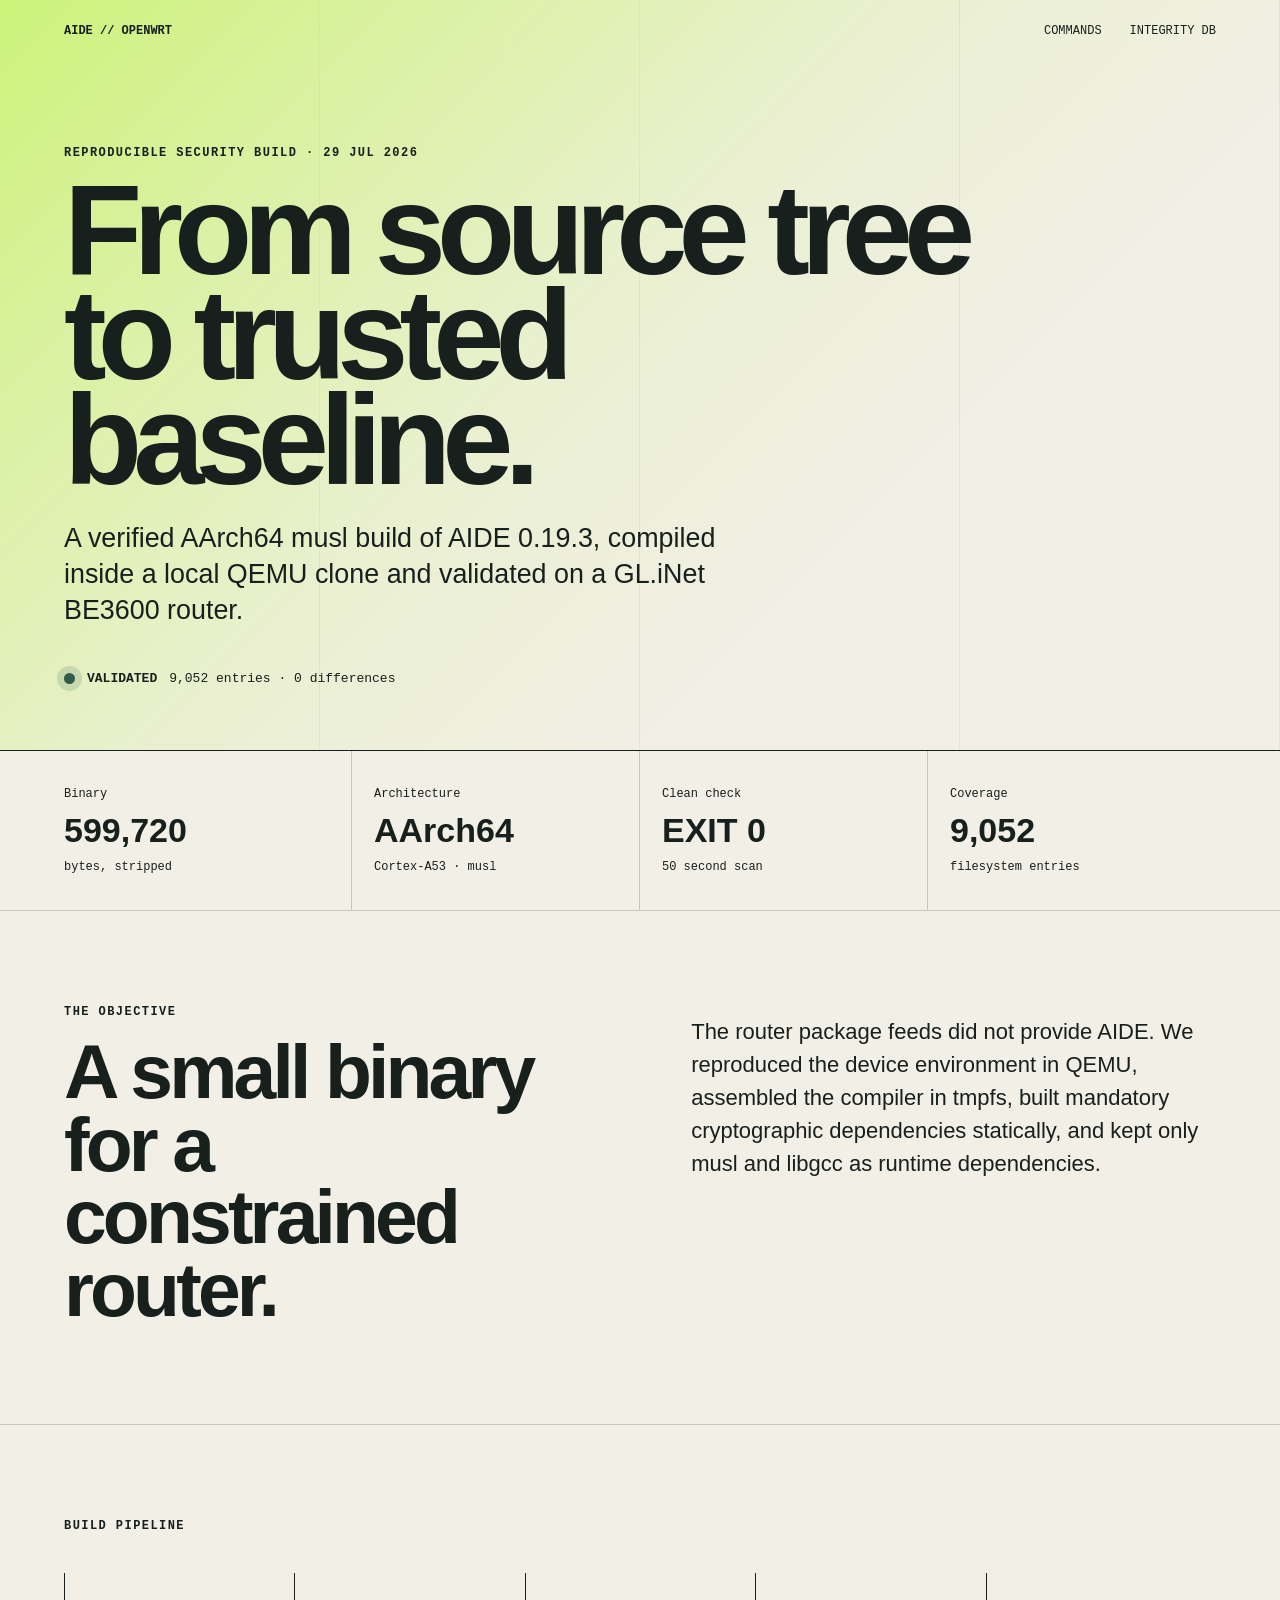
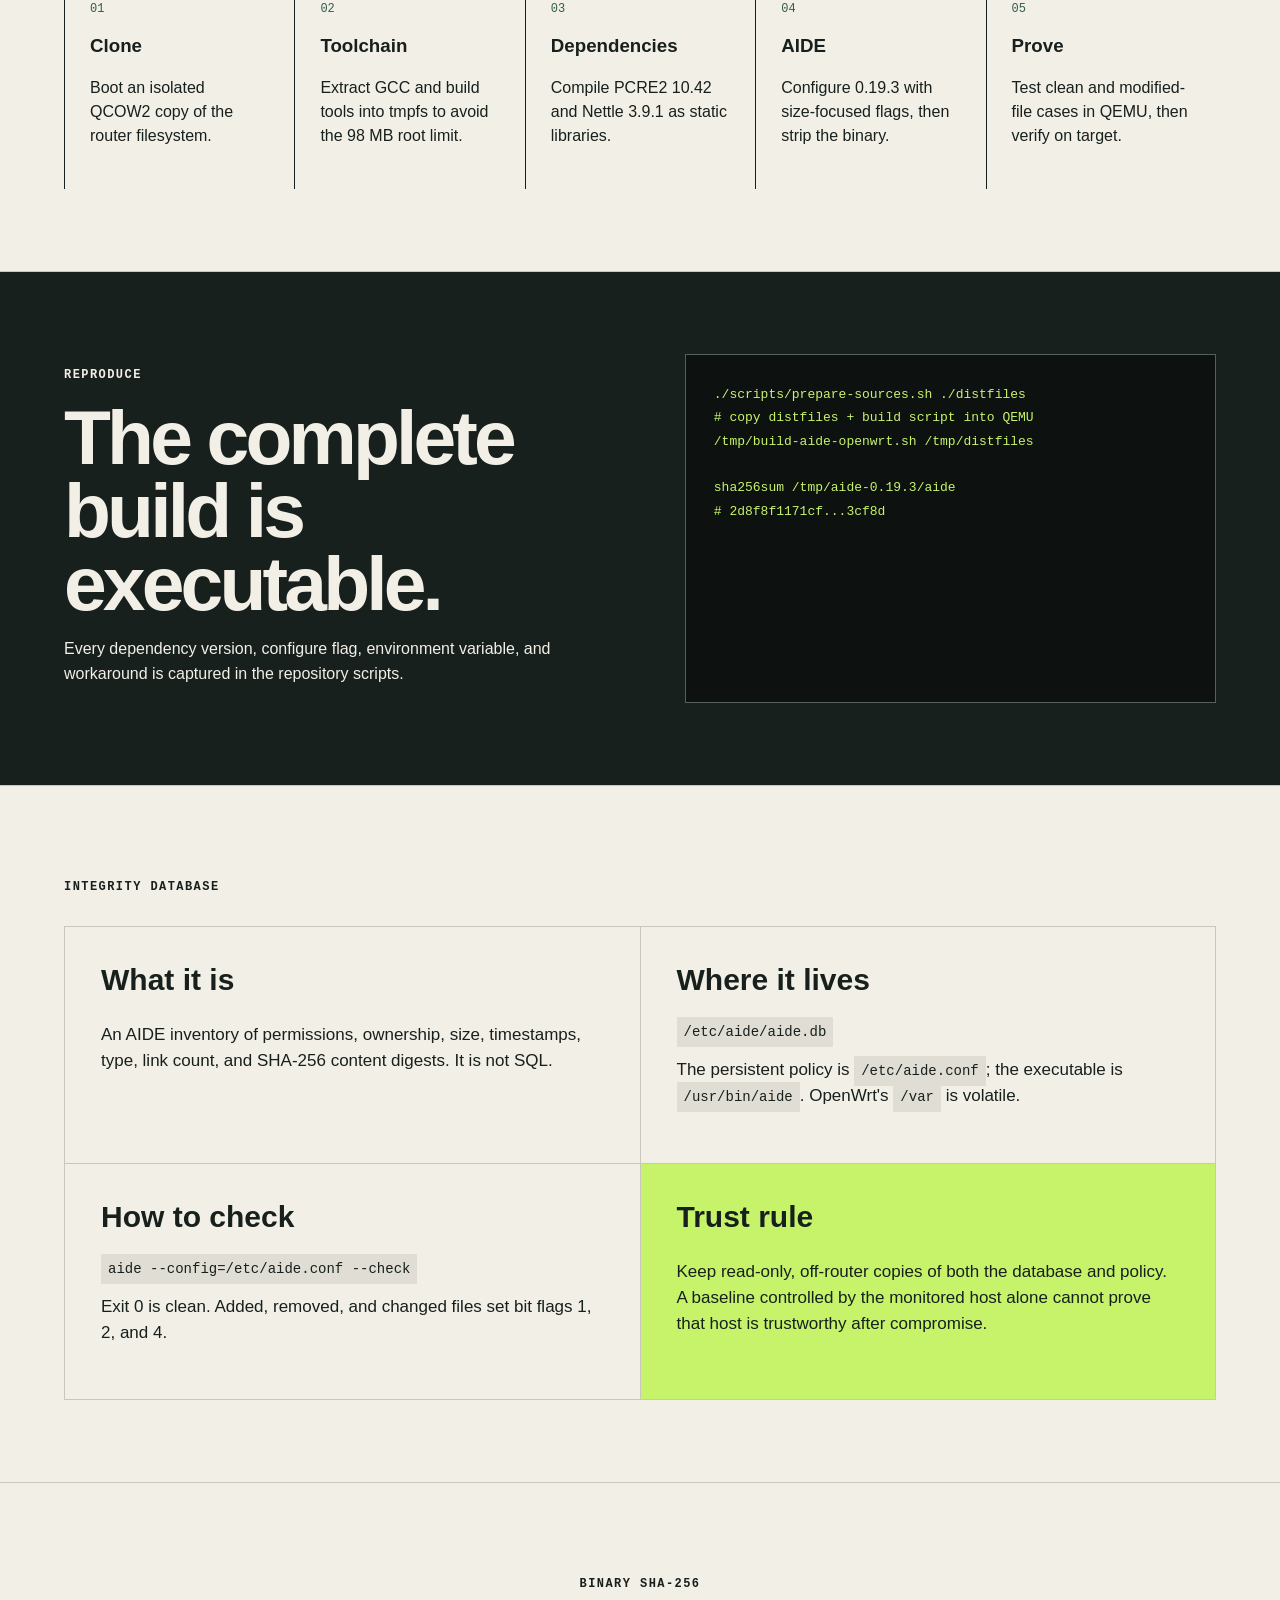
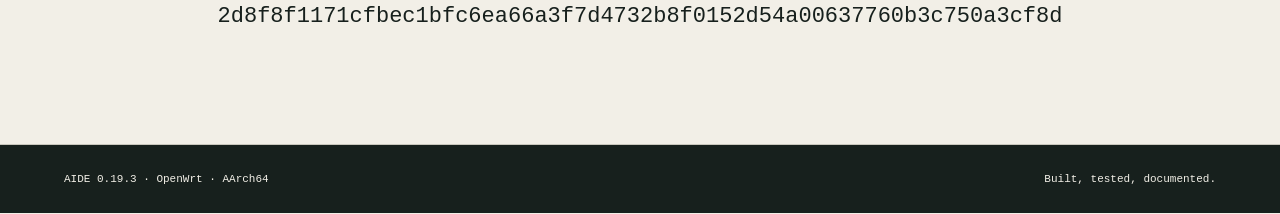
==== web/index.html @ 2ddb4242 "Document reproducible AIDE OpenWrt build" ====
<!doctype html>
<html lang="en">
<head>
  <meta charset="utf-8">
  <meta name="viewport" content="width=device-width,initial-scale=1">
  <meta name="description" content="Reproducible AIDE 0.19.3 build report for GL.iNet OpenWrt">
  <title>AIDE on OpenWrt — Build & Integrity Report</title>
  <link rel="stylesheet" href="styles.css">
</head>
<body>
  <header class="hero">
    <nav><span class="mark">AIDE // OPENWRT</span><a href="#commands">Commands</a><a href="#integrity">Integrity DB</a></nav>
    <div class="hero-copy">
      <p class="eyebrow">REPRODUCIBLE SECURITY BUILD · 29 JUL 2026</p>
      <h1>From source tree<br>to trusted baseline.</h1>
      <p class="lede">A verified AArch64 musl build of AIDE 0.19.3, compiled inside a local QEMU clone and validated on a GL.iNet BE3600 router.</p>
      <div class="status"><span class="pulse"></span><strong>VALIDATED</strong><span>9,052 entries · 0 differences</span></div>
    </div>
  </header>

  <main>
    <section class="metrics">
      <article><span>Binary</span><strong>599,720</strong><small>bytes, stripped</small></article>
      <article><span>Architecture</span><strong>AArch64</strong><small>Cortex-A53 · musl</small></article>
      <article><span>Clean check</span><strong>EXIT 0</strong><small>50 second scan</small></article>
      <article><span>Coverage</span><strong>9,052</strong><small>filesystem entries</small></article>
    </section>

    <section class="story">
      <div>
        <p class="eyebrow">THE OBJECTIVE</p>
        <h2>A small binary for a constrained router.</h2>
      </div>
      <p>The router package feeds did not provide AIDE. We reproduced the device environment in QEMU, assembled the compiler in tmpfs, built mandatory cryptographic dependencies statically, and kept only musl and libgcc as runtime dependencies.</p>
    </section>

    <section>
      <p class="eyebrow">BUILD PIPELINE</p>
      <div class="timeline">
        <article><b>01</b><h3>Clone</h3><p>Boot an isolated QCOW2 copy of the router filesystem.</p></article>
        <article><b>02</b><h3>Toolchain</h3><p>Extract GCC and build tools into tmpfs to avoid the 98 MB root limit.</p></article>
        <article><b>03</b><h3>Dependencies</h3><p>Compile PCRE2 10.42 and Nettle 3.9.1 as static libraries.</p></article>
        <article><b>04</b><h3>AIDE</h3><p>Configure 0.19.3 with size-focused flags, then strip the binary.</p></article>
        <article><b>05</b><h3>Prove</h3><p>Test clean and modified-file cases in QEMU, then verify on target.</p></article>
      </div>
    </section>

    <section class="dark" id="commands">
      <div>
        <p class="eyebrow">REPRODUCE</p>
        <h2>The complete build is executable.</h2>
        <p>Every dependency version, configure flag, environment variable, and workaround is captured in the repository scripts.</p>
      </div>
      <pre><code>./scripts/prepare-sources.sh ./distfiles
# copy distfiles + build script into QEMU
/tmp/build-aide-openwrt.sh /tmp/distfiles

sha256sum /tmp/aide-0.19.3/aide
# 2d8f8f1171cf...3cf8d</code></pre>
    </section>

    <section id="integrity">
      <p class="eyebrow">INTEGRITY DATABASE</p>
      <div class="grid">
        <article class="feature"><h2>What it is</h2><p>An AIDE inventory of permissions, ownership, size, timestamps, type, link count, and SHA-256 content digests. It is not SQL.</p></article>
        <article class="feature"><h2>Where it lives</h2><code>/etc/aide/aide.db</code><p>The persistent policy is <code>/etc/aide.conf</code>; the executable is <code>/usr/bin/aide</code>. OpenWrt's <code>/var</code> is volatile.</p></article>
        <article class="feature"><h2>How to check</h2><code>aide --config=/etc/aide.conf --check</code><p>Exit 0 is clean. Added, removed, and changed files set bit flags 1, 2, and 4.</p></article>
        <article class="feature accent"><h2>Trust rule</h2><p>Keep read-only, off-router copies of both the database and policy. A baseline controlled by the monitored host alone cannot prove that host is trustworthy after compromise.</p></article>
      </div>
    </section>

    <section class="hash">
      <p class="eyebrow">BINARY SHA-256</p>
      <button id="copyHash" title="Copy checksum">2d8f8f1171cfbec1bfc6ea66a3f7d4732b8f0152d54a00637760b3c750a3cf8d</button>
      <span id="copyState" aria-live="polite"></span>
    </section>
  </main>

  <footer><span>AIDE 0.19.3 · OpenWrt · AArch64</span><span>Built, tested, documented.</span></footer>
  <script src="app.js"></script>
</body>
</html>
---- web/styles.css ----
:root{--ink:#17201d;--paper:#f2efe7;--acid:#c7f36b;--mint:#315c4b;--line:#c9c7bd;--mono:ui-monospace,SFMono-Regular,Menlo,monospace}*{box-sizing:border-box}html{scroll-behavior:smooth}body{margin:0;background:var(--paper);color:var(--ink);font-family:Inter,Arial,sans-serif}.hero{min-height:76vh;padding:24px 5vw 64px;background:linear-gradient(135deg,rgba(199,243,107,.88),rgba(199,243,107,.18) 45%,transparent 70%),repeating-linear-gradient(90deg,transparent 0,transparent calc(25% - 1px),rgba(23,32,29,.12) 25%);border-bottom:1px solid var(--ink)}nav{display:flex;gap:28px;align-items:center;font:12px var(--mono);text-transform:uppercase}nav .mark{margin-right:auto;font-weight:800}nav a{color:inherit;text-decoration:none}.hero-copy{max-width:980px;margin-top:12vh}.eyebrow{font:700 12px var(--mono);letter-spacing:.12em}.hero h1{margin:18px 0;font-size:clamp(60px,10vw,150px);line-height:.82;letter-spacing:-.07em}.lede{max-width:720px;font-size:clamp(18px,2.1vw,27px);line-height:1.35}.status{display:flex;align-items:center;gap:12px;margin-top:42px;font:13px var(--mono)}.pulse{width:11px;height:11px;border-radius:50%;background:var(--mint);box-shadow:0 0 0 7px rgba(49,92,75,.16)}main>section{padding:82px 5vw;border-bottom:1px solid var(--line)}.metrics{display:grid;grid-template-columns:repeat(4,1fr);padding-top:0!important;padding-bottom:0!important}.metrics article{padding:36px 22px;border-right:1px solid var(--line)}.metrics article:first-child{padding-left:0}.metrics article:last-child{border:0}.metrics span,.metrics small{display:block;font:12px var(--mono)}.metrics strong{display:block;margin:10px 0;font-size:34px}.story{display:grid;grid-template-columns:1fr 1fr;gap:8vw}.story h2,.dark h2{font-size:clamp(38px,6vw,80px);line-height:.95;letter-spacing:-.05em;margin:16px 0}.story>p{font-size:22px;line-height:1.5}.timeline{display:grid;grid-template-columns:repeat(5,1fr);margin-top:40px}.timeline article{padding:25px;border-left:1px solid var(--ink)}.timeline b{font:12px var(--mono);color:var(--mint)}.timeline p{line-height:1.5}.dark{background:var(--ink);color:var(--paper);display:grid;grid-template-columns:1fr 1fr;gap:7vw}.dark p{line-height:1.6}.dark pre{margin:0;padding:28px;overflow:auto;border:1px solid #55605c;background:#0d1210;color:var(--acid);font:13px/1.8 var(--mono)}.grid{display:grid;grid-template-columns:repeat(2,1fr);gap:1px;background:var(--line);border:1px solid var(--line);margin-top:32px}.feature{padding:36px;background:var(--paper);min-height:230px}.feature h2{font-size:30px;margin-top:0}.feature p{font-size:17px;line-height:1.55}.feature code{font:14px var(--mono);background:#dfddd4;padding:7px}.feature.accent{background:var(--acid)}.hash{text-align:center}.hash button{max-width:100%;border:0;background:none;color:var(--ink);font:clamp(11px,2vw,22px) var(--mono);cursor:pointer;overflow-wrap:anywhere}.hash button:hover{color:var(--mint)}#copyState{display:block;height:20px;margin-top:12px;font:12px var(--mono)}footer{display:flex;justify-content:space-between;padding:28px 5vw;background:var(--ink);color:var(--paper);font:11px var(--mono)}@media(max-width:800px){.metrics,.timeline{grid-template-columns:1fr 1fr}.story,.dark,.grid{grid-template-columns:1fr}.hero{min-height:650px}.timeline article{border-top:1px solid var(--ink)}nav a{display:none}}@media(max-width:480px){.metrics{grid-template-columns:1fr}.metrics article{border-right:0;border-bottom:1px solid var(--line);padding-left:0}.timeline{grid-template-columns:1fr}.hero h1{font-size:58px}}
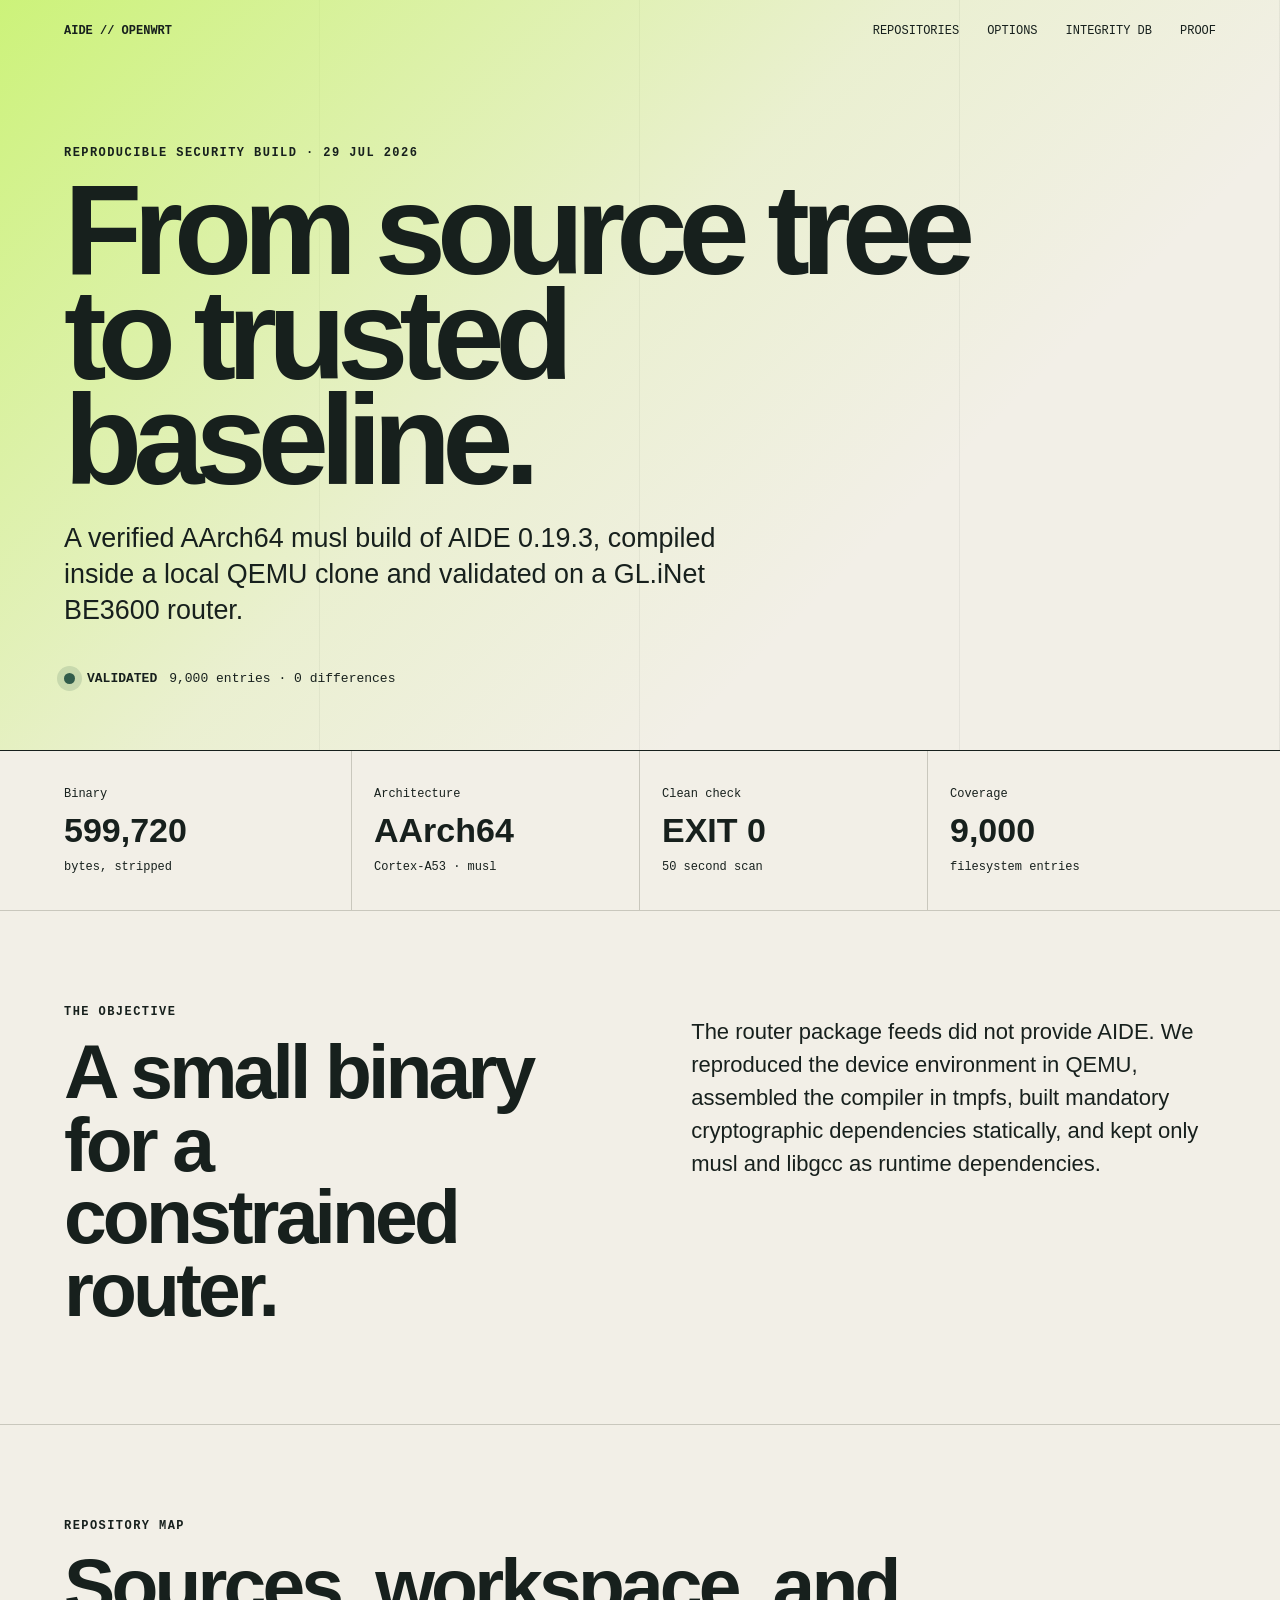
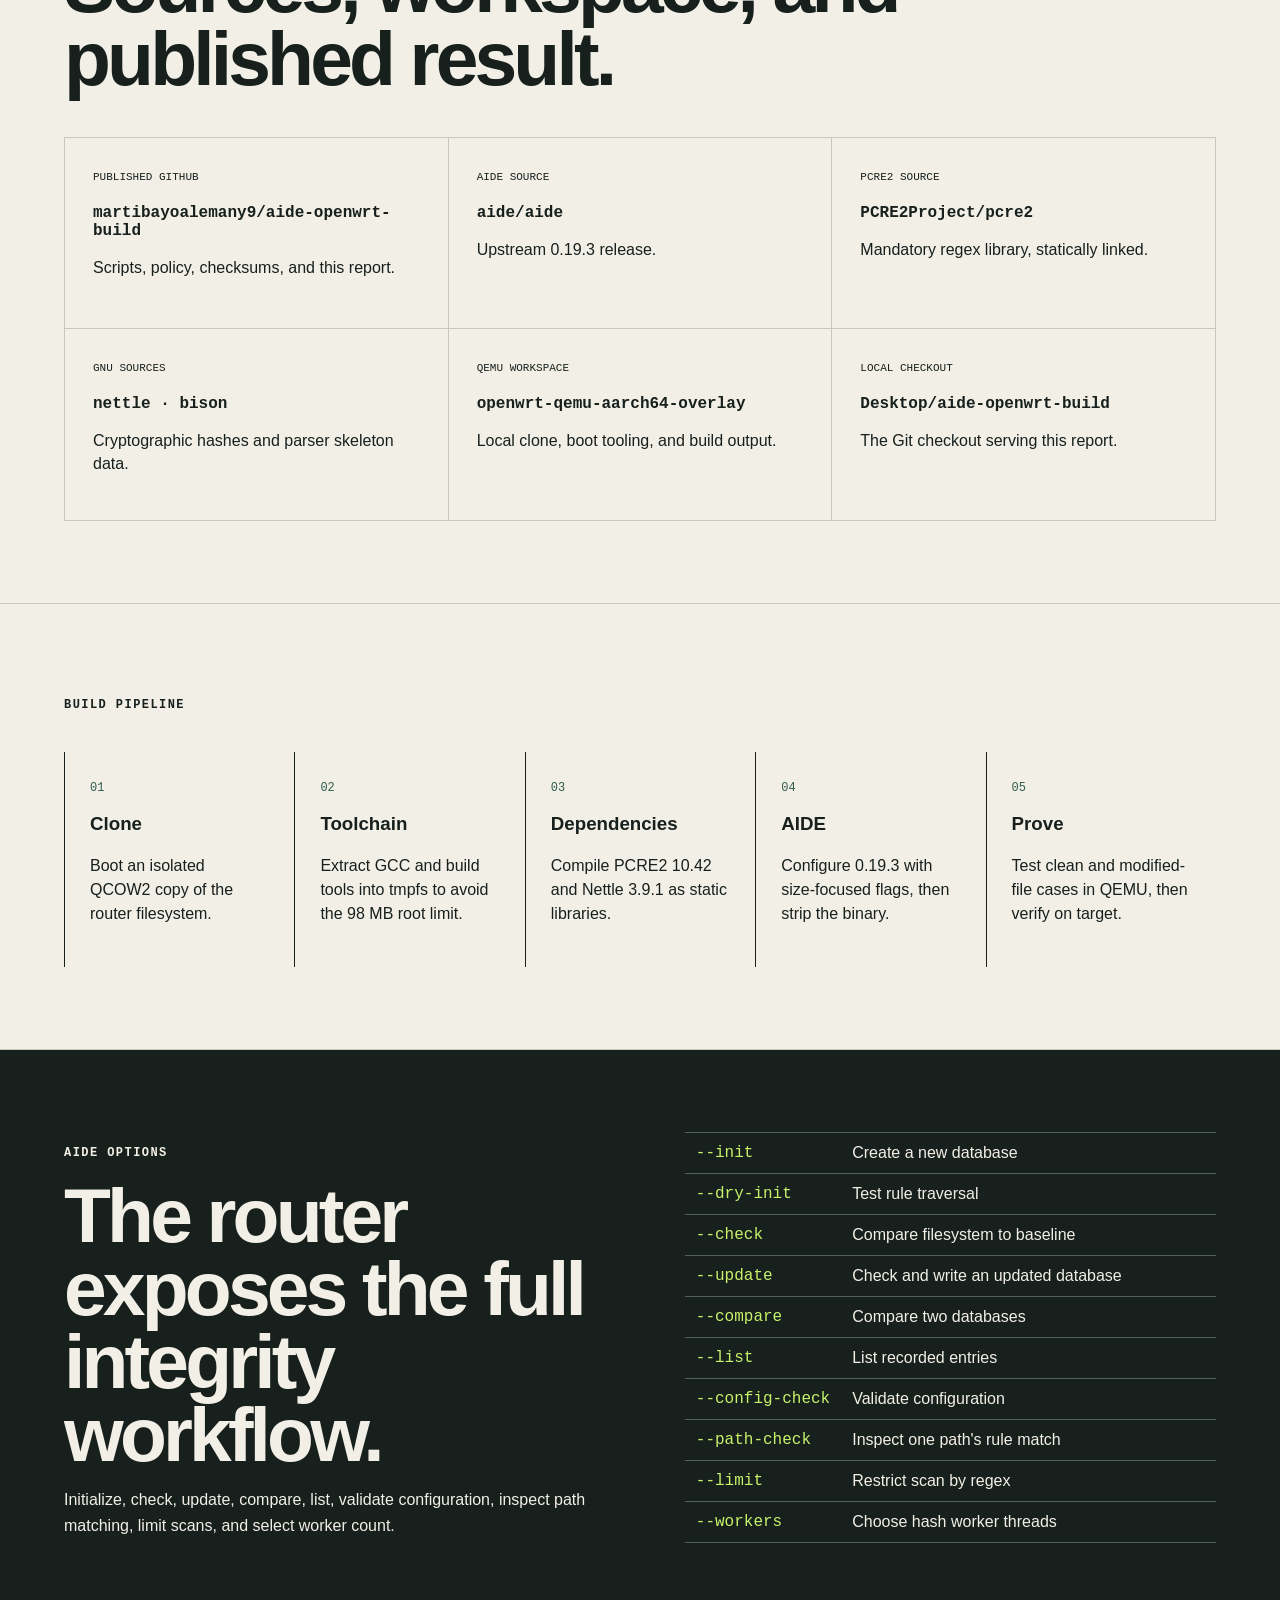
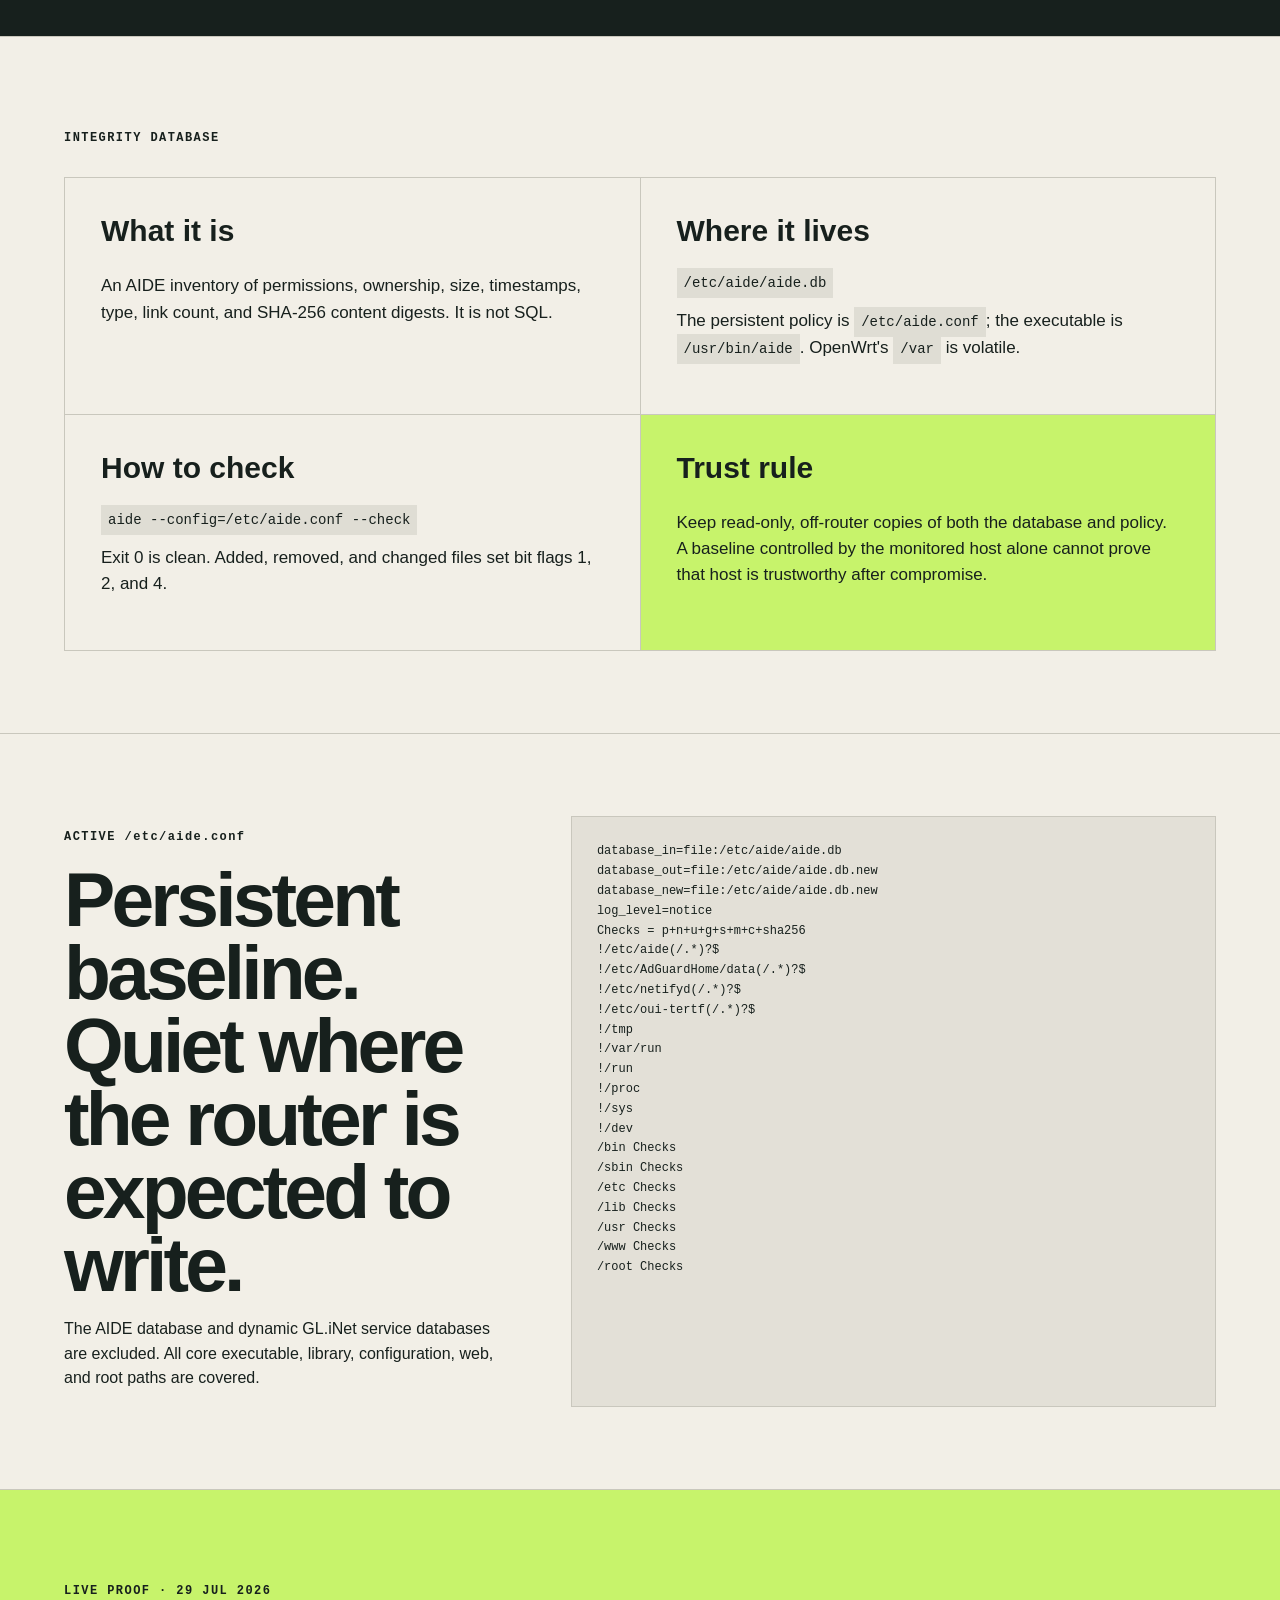
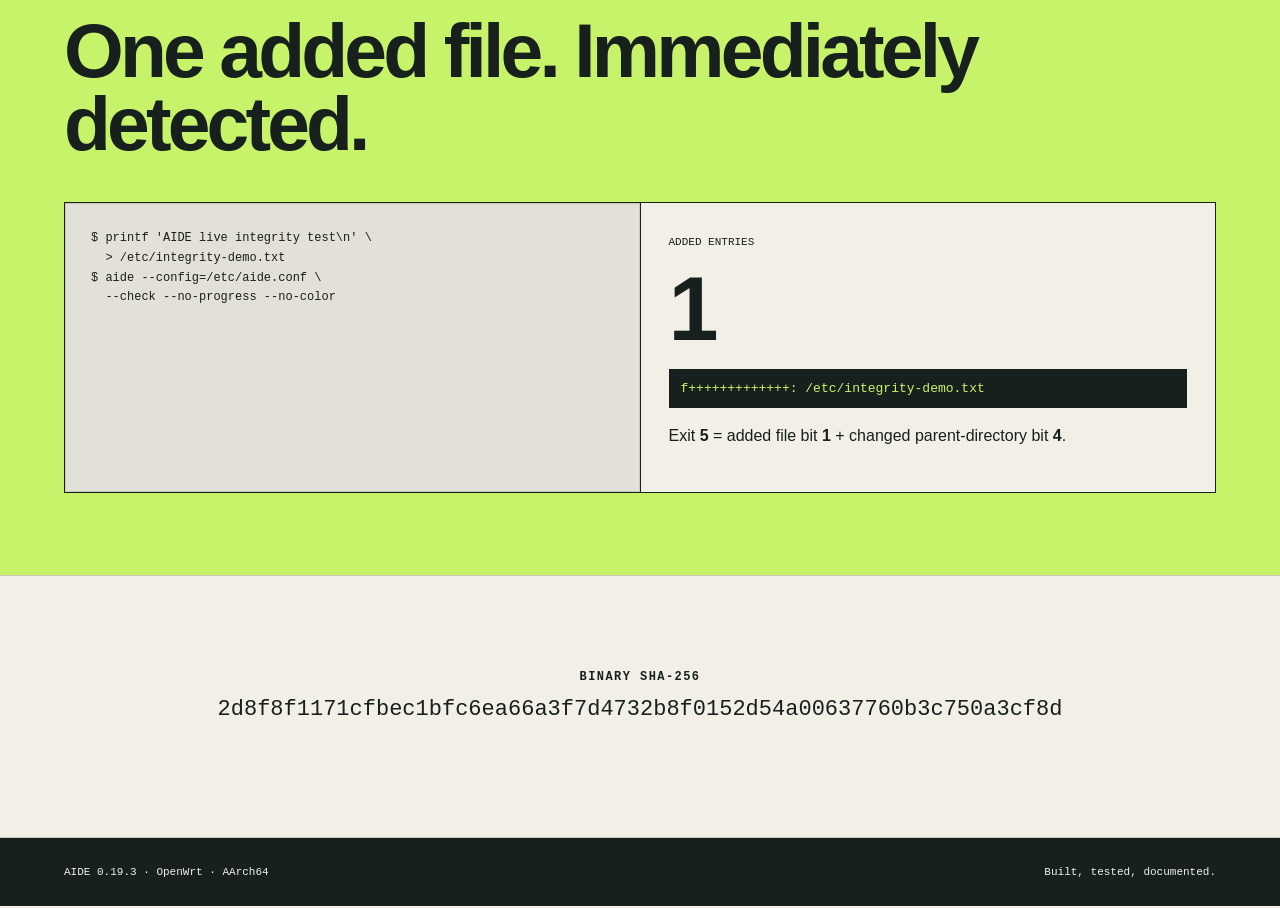
==== commit df2b1c24: "Expand AIDE report and live proof" ====
--- a/web/index.html
+++ b/web/index.html
@@ -9,12 +9,12 @@
 </head>
 <body>
   <header class="hero">
-    <nav><span class="mark">AIDE // OPENWRT</span><a href="#commands">Commands</a><a href="#integrity">Integrity DB</a></nav>
+    <nav><span class="mark">AIDE // OPENWRT</span><a href="#repositories">Repositories</a><a href="#commands">Options</a><a href="#integrity">Integrity DB</a><a href="#proof">Proof</a></nav>
     <div class="hero-copy">
       <p class="eyebrow">REPRODUCIBLE SECURITY BUILD · 29 JUL 2026</p>
       <h1>From source tree<br>to trusted baseline.</h1>
       <p class="lede">A verified AArch64 musl build of AIDE 0.19.3, compiled inside a local QEMU clone and validated on a GL.iNet BE3600 router.</p>
-      <div class="status"><span class="pulse"></span><strong>VALIDATED</strong><span>9,052 entries · 0 differences</span></div>
+      <div class="status"><span class="pulse"></span><strong>VALIDATED</strong><span>9,000 entries · 0 differences</span></div>
     </div>
   </header>
 
@@ -23,7 +23,7 @@
       <article><span>Binary</span><strong>599,720</strong><small>bytes, stripped</small></article>
       <article><span>Architecture</span><strong>AArch64</strong><small>Cortex-A53 · musl</small></article>
       <article><span>Clean check</span><strong>EXIT 0</strong><small>50 second scan</small></article>
-      <article><span>Coverage</span><strong>9,052</strong><small>filesystem entries</small></article>
+      <article><span>Coverage</span><strong>9,000</strong><small>filesystem entries</small></article>
     </section>
 
     <section class="story">
@@ -32,6 +32,19 @@
         <h2>A small binary for a constrained router.</h2>
       </div>
       <p>The router package feeds did not provide AIDE. We reproduced the device environment in QEMU, assembled the compiler in tmpfs, built mandatory cryptographic dependencies statically, and kept only musl and libgcc as runtime dependencies.</p>
+    </section>
+
+    <section id="repositories">
+      <p class="eyebrow">REPOSITORY MAP</p>
+      <h2 class="section-title">Sources, workspace, and published result.</h2>
+      <div class="repo-list">
+        <article><span>Published GitHub</span><strong>martibayoalemany9/aide-openwrt-build</strong><p>Scripts, policy, checksums, and this report.</p></article>
+        <article><span>AIDE source</span><strong>aide/aide</strong><p>Upstream 0.19.3 release.</p></article>
+        <article><span>PCRE2 source</span><strong>PCRE2Project/pcre2</strong><p>Mandatory regex library, statically linked.</p></article>
+        <article><span>GNU sources</span><strong>nettle · bison</strong><p>Cryptographic hashes and parser skeleton data.</p></article>
+        <article><span>QEMU workspace</span><strong>openwrt-qemu-aarch64-overlay</strong><p>Local clone, boot tooling, and build output.</p></article>
+        <article><span>Local checkout</span><strong>Desktop/aide-openwrt-build</strong><p>The Git checkout serving this report.</p></article>
+      </div>
     </section>
 
     <section>
@@ -47,16 +60,22 @@
 
     <section class="dark" id="commands">
       <div>
-        <p class="eyebrow">REPRODUCE</p>
-        <h2>The complete build is executable.</h2>
-        <p>Every dependency version, configure flag, environment variable, and workaround is captured in the repository scripts.</p>
+        <p class="eyebrow">AIDE OPTIONS</p>
+        <h2>The router exposes the full integrity workflow.</h2>
+        <p>Initialize, check, update, compare, list, validate configuration, inspect path matching, limit scans, and select worker count.</p>
       </div>
-      <pre><code>./scripts/prepare-sources.sh ./distfiles
-# copy distfiles + build script into QEMU
-/tmp/build-aide-openwrt.sh /tmp/distfiles
-
-sha256sum /tmp/aide-0.19.3/aide
-# 2d8f8f1171cf...3cf8d</code></pre>
+      <div class="option-list">
+        <code>--init</code><span>Create a new database</span>
+        <code>--dry-init</code><span>Test rule traversal</span>
+        <code>--check</code><span>Compare filesystem to baseline</span>
+        <code>--update</code><span>Check and write an updated database</span>
+        <code>--compare</code><span>Compare two databases</span>
+        <code>--list</code><span>List recorded entries</span>
+        <code>--config-check</code><span>Validate configuration</span>
+        <code>--path-check</code><span>Inspect one path's rule match</span>
+        <code>--limit</code><span>Restrict scan by regex</span>
+        <code>--workers</code><span>Choose hash worker threads</span>
+      </div>
     </section>
 
     <section id="integrity">
@@ -66,6 +85,44 @@
         <article class="feature"><h2>Where it lives</h2><code>/etc/aide/aide.db</code><p>The persistent policy is <code>/etc/aide.conf</code>; the executable is <code>/usr/bin/aide</code>. OpenWrt's <code>/var</code> is volatile.</p></article>
         <article class="feature"><h2>How to check</h2><code>aide --config=/etc/aide.conf --check</code><p>Exit 0 is clean. Added, removed, and changed files set bit flags 1, 2, and 4.</p></article>
         <article class="feature accent"><h2>Trust rule</h2><p>Keep read-only, off-router copies of both the database and policy. A baseline controlled by the monitored host alone cannot prove that host is trustworthy after compromise.</p></article>
+      </div>
+    </section>
+
+    <section class="conf">
+      <div><p class="eyebrow">ACTIVE /etc/aide.conf</p><h2 class="section-title">Persistent baseline. Quiet where the router is expected to write.</h2><p>The AIDE database and dynamic GL.iNet service databases are excluded. All core executable, library, configuration, web, and root paths are covered.</p></div>
+      <pre><code>database_in=file:/etc/aide/aide.db
+database_out=file:/etc/aide/aide.db.new
+database_new=file:/etc/aide/aide.db.new
+log_level=notice
+Checks = p+n+u+g+s+m+c+sha256
+!/etc/aide(/.*)?$
+!/etc/AdGuardHome/data(/.*)?$
+!/etc/netifyd(/.*)?$
+!/etc/oui-tertf(/.*)?$
+!/tmp
+!/var/run
+!/run
+!/proc
+!/sys
+!/dev
+/bin Checks
+/sbin Checks
+/etc Checks
+/lib Checks
+/usr Checks
+/www Checks
+/root Checks</code></pre>
+    </section>
+
+    <section id="proof" class="proof">
+      <p class="eyebrow">LIVE PROOF · 29 JUL 2026</p>
+      <h2 class="section-title">One added file. Immediately detected.</h2>
+      <div class="proof-grid">
+        <pre><code>$ printf 'AIDE live integrity test\n' \
+  &gt; /etc/integrity-demo.txt
+$ aide --config=/etc/aide.conf \
+  --check --no-progress --no-color</code></pre>
+        <div class="result"><span>ADDED ENTRIES</span><strong>1</strong><code>f+++++++++++++: /etc/integrity-demo.txt</code><p>Exit <b>5</b> = added file bit <b>1</b> + changed parent-directory bit <b>4</b>.</p></div>
       </div>
     </section>
 
--- a/web/styles.css
+++ b/web/styles.css
@@ -1 +1 @@
-:root{--ink:#17201d;--paper:#f2efe7;--acid:#c7f36b;--mint:#315c4b;--line:#c9c7bd;--mono:ui-monospace,SFMono-Regular,Menlo,monospace}*{box-sizing:border-box}html{scroll-behavior:smooth}body{margin:0;background:var(--paper);color:var(--ink);font-family:Inter,Arial,sans-serif}.hero{min-height:76vh;padding:24px 5vw 64px;background:linear-gradient(135deg,rgba(199,243,107,.88),rgba(199,243,107,.18) 45%,transparent 70%),repeating-linear-gradient(90deg,transparent 0,transparent calc(25% - 1px),rgba(23,32,29,.12) 25%);border-bottom:1px solid var(--ink)}nav{display:flex;gap:28px;align-items:center;font:12px var(--mono);text-transform:uppercase}nav .mark{margin-right:auto;font-weight:800}nav a{color:inherit;text-decoration:none}.hero-copy{max-width:980px;margin-top:12vh}.eyebrow{font:700 12px var(--mono);letter-spacing:.12em}.hero h1{margin:18px 0;font-size:clamp(60px,10vw,150px);line-height:.82;letter-spacing:-.07em}.lede{max-width:720px;font-size:clamp(18px,2.1vw,27px);line-height:1.35}.status{display:flex;align-items:center;gap:12px;margin-top:42px;font:13px var(--mono)}.pulse{width:11px;height:11px;border-radius:50%;background:var(--mint);box-shadow:0 0 0 7px rgba(49,92,75,.16)}main>section{padding:82px 5vw;border-bottom:1px solid var(--line)}.metrics{display:grid;grid-template-columns:repeat(4,1fr);padding-top:0!important;padding-bottom:0!important}.metrics article{padding:36px 22px;border-right:1px solid var(--line)}.metrics article:first-child{padding-left:0}.metrics article:last-child{border:0}.metrics span,.metrics small{display:block;font:12px var(--mono)}.metrics strong{display:block;margin:10px 0;font-size:34px}.story{display:grid;grid-template-columns:1fr 1fr;gap:8vw}.story h2,.dark h2{font-size:clamp(38px,6vw,80px);line-height:.95;letter-spacing:-.05em;margin:16px 0}.story>p{font-size:22px;line-height:1.5}.timeline{display:grid;grid-template-columns:repeat(5,1fr);margin-top:40px}.timeline article{padding:25px;border-left:1px solid var(--ink)}.timeline b{font:12px var(--mono);color:var(--mint)}.timeline p{line-height:1.5}.dark{background:var(--ink);color:var(--paper);display:grid;grid-template-columns:1fr 1fr;gap:7vw}.dark p{line-height:1.6}.dark pre{margin:0;padding:28px;overflow:auto;border:1px solid #55605c;background:#0d1210;color:var(--acid);font:13px/1.8 var(--mono)}.grid{display:grid;grid-template-columns:repeat(2,1fr);gap:1px;background:var(--line);border:1px solid var(--line);margin-top:32px}.feature{padding:36px;background:var(--paper);min-height:230px}.feature h2{font-size:30px;margin-top:0}.feature p{font-size:17px;line-height:1.55}.feature code{font:14px var(--mono);background:#dfddd4;padding:7px}.feature.accent{background:var(--acid)}.hash{text-align:center}.hash button{max-width:100%;border:0;background:none;color:var(--ink);font:clamp(11px,2vw,22px) var(--mono);cursor:pointer;overflow-wrap:anywhere}.hash button:hover{color:var(--mint)}#copyState{display:block;height:20px;margin-top:12px;font:12px var(--mono)}footer{display:flex;justify-content:space-between;padding:28px 5vw;background:var(--ink);color:var(--paper);font:11px var(--mono)}@media(max-width:800px){.metrics,.timeline{grid-template-columns:1fr 1fr}.story,.dark,.grid{grid-template-columns:1fr}.hero{min-height:650px}.timeline article{border-top:1px solid var(--ink)}nav a{display:none}}@media(max-width:480px){.metrics{grid-template-columns:1fr}.metrics article{border-right:0;border-bottom:1px solid var(--line);padding-left:0}.timeline{grid-template-columns:1fr}.hero h1{font-size:58px}}
+:root{--ink:#17201d;--paper:#f2efe7;--acid:#c7f36b;--mint:#315c4b;--line:#c9c7bd;--mono:ui-monospace,SFMono-Regular,Menlo,monospace}*{box-sizing:border-box}html{scroll-behavior:smooth}body{margin:0;background:var(--paper);color:var(--ink);font-family:Inter,Arial,sans-serif}.hero{min-height:76vh;padding:24px 5vw 64px;background:linear-gradient(135deg,rgba(199,243,107,.88),rgba(199,243,107,.18) 45%,transparent 70%),repeating-linear-gradient(90deg,transparent 0,transparent calc(25% - 1px),rgba(23,32,29,.12) 25%);border-bottom:1px solid var(--ink)}nav{display:flex;gap:28px;align-items:center;font:12px var(--mono);text-transform:uppercase}nav .mark{margin-right:auto;font-weight:800}nav a{color:inherit;text-decoration:none}.hero-copy{max-width:980px;margin-top:12vh}.eyebrow{font:700 12px var(--mono);letter-spacing:.12em}.hero h1{margin:18px 0;font-size:clamp(60px,10vw,150px);line-height:.82;letter-spacing:-.07em}.lede{max-width:720px;font-size:clamp(18px,2.1vw,27px);line-height:1.35}.status{display:flex;align-items:center;gap:12px;margin-top:42px;font:13px var(--mono)}.pulse{width:11px;height:11px;border-radius:50%;background:var(--mint);box-shadow:0 0 0 7px rgba(49,92,75,.16)}main>section{padding:82px 5vw;border-bottom:1px solid var(--line)}.metrics{display:grid;grid-template-columns:repeat(4,1fr);padding-top:0!important;padding-bottom:0!important}.metrics article{padding:36px 22px;border-right:1px solid var(--line)}.metrics article:first-child{padding-left:0}.metrics article:last-child{border:0}.metrics span,.metrics small{display:block;font:12px var(--mono)}.metrics strong{display:block;margin:10px 0;font-size:34px}.story{display:grid;grid-template-columns:1fr 1fr;gap:8vw}.story h2,.dark h2,.section-title{font-size:clamp(38px,6vw,80px);line-height:.95;letter-spacing:-.05em;margin:16px 0}.story>p{font-size:22px;line-height:1.5}.repo-list{display:grid;grid-template-columns:repeat(3,1fr);gap:1px;background:var(--line);border:1px solid var(--line);margin-top:42px}.repo-list article{background:var(--paper);padding:28px;min-height:190px}.repo-list span{font:11px var(--mono);text-transform:uppercase}.repo-list strong{display:block;margin:20px 0 8px;font:700 16px var(--mono);overflow-wrap:anywhere}.repo-list p{line-height:1.45}.timeline{display:grid;grid-template-columns:repeat(5,1fr);margin-top:40px}.timeline article{padding:25px;border-left:1px solid var(--ink)}.timeline b{font:12px var(--mono);color:var(--mint)}.timeline p{line-height:1.5}.dark{background:var(--ink);color:var(--paper);display:grid;grid-template-columns:1fr 1fr;gap:7vw}.dark p{line-height:1.6}.option-list{display:grid;grid-template-columns:auto 1fr;align-content:start;border-top:1px solid #55605c}.option-list code,.option-list span{padding:11px;border-bottom:1px solid #55605c}.option-list code{color:var(--acid);font-family:var(--mono)}.grid{display:grid;grid-template-columns:repeat(2,1fr);gap:1px;background:var(--line);border:1px solid var(--line);margin-top:32px}.feature{padding:36px;background:var(--paper);min-height:230px}.feature h2{font-size:30px;margin-top:0}.feature p{font-size:17px;line-height:1.55}.feature code{font:14px var(--mono);background:#dfddd4;padding:7px}.feature.accent{background:var(--acid)}.conf{display:grid;grid-template-columns:.8fr 1.2fr;gap:6vw}.conf p{line-height:1.55}.conf pre,.proof pre{margin:0;padding:25px;overflow:auto;background:#e3e0d7;border:1px solid var(--line);font:12px/1.65 var(--mono)}.proof{background:var(--acid)}.proof-grid{display:grid;grid-template-columns:1fr 1fr;gap:1px;background:var(--ink);border:1px solid var(--ink);margin-top:42px}.proof-grid>*{background:var(--paper)}.result{padding:28px}.result>span{font:11px var(--mono)}.result>strong{display:block;font-size:90px;line-height:1;margin:15px 0}.result code{display:block;padding:12px;background:var(--ink);color:var(--acid);overflow-wrap:anywhere}.result p{line-height:1.5}.hash{text-align:center}.hash button{max-width:100%;border:0;background:none;color:var(--ink);font:clamp(11px,2vw,22px) var(--mono);cursor:pointer;overflow-wrap:anywhere}.hash button:hover{color:var(--mint)}#copyState{display:block;height:20px;margin-top:12px;font:12px var(--mono)}footer{display:flex;justify-content:space-between;padding:28px 5vw;background:var(--ink);color:var(--paper);font:11px var(--mono)}@media(max-width:800px){.metrics,.timeline,.repo-list{grid-template-columns:1fr 1fr}.story,.dark,.grid,.conf,.proof-grid{grid-template-columns:1fr}.hero{min-height:650px}.timeline article{border-top:1px solid var(--ink)}nav a{display:none}}@media(max-width:480px){.metrics,.repo-list{grid-template-columns:1fr}.metrics article{border-right:0;border-bottom:1px solid var(--line);padding-left:0}.timeline{grid-template-columns:1fr}.hero h1{font-size:58px}}
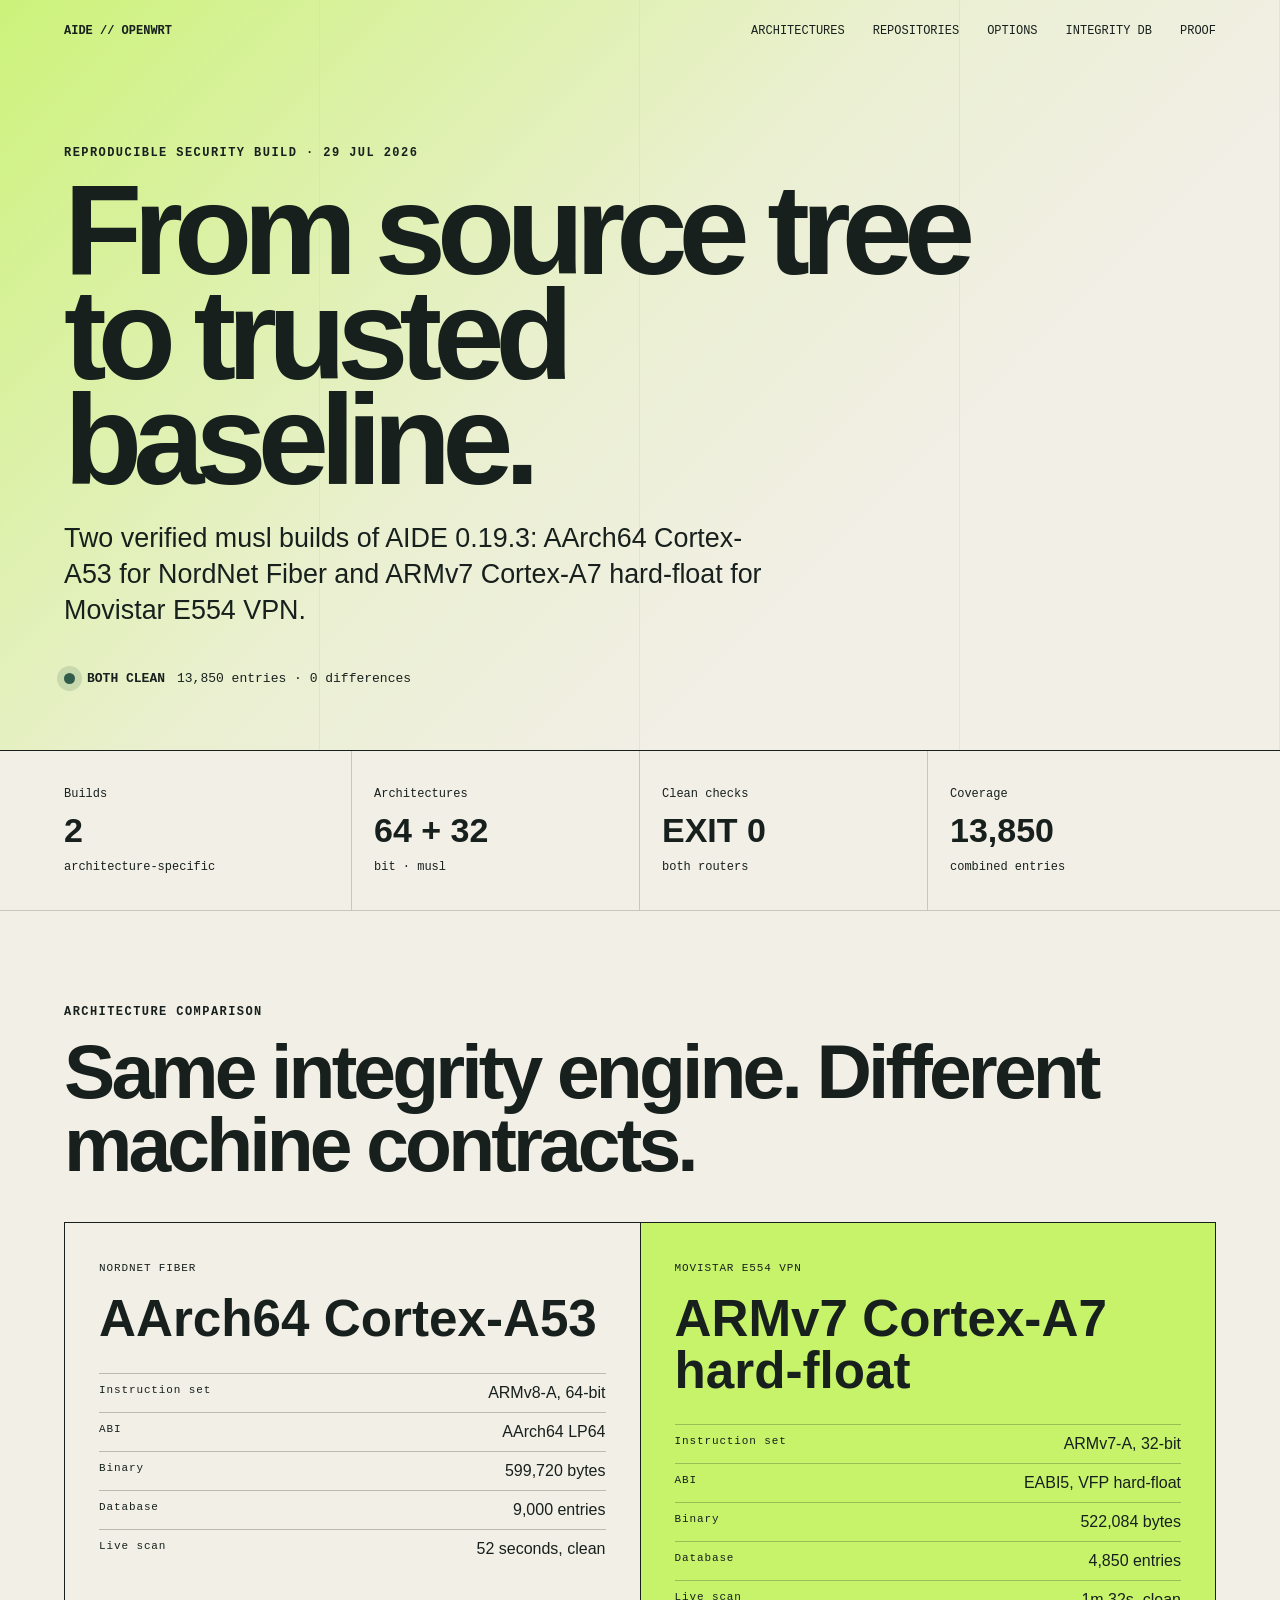
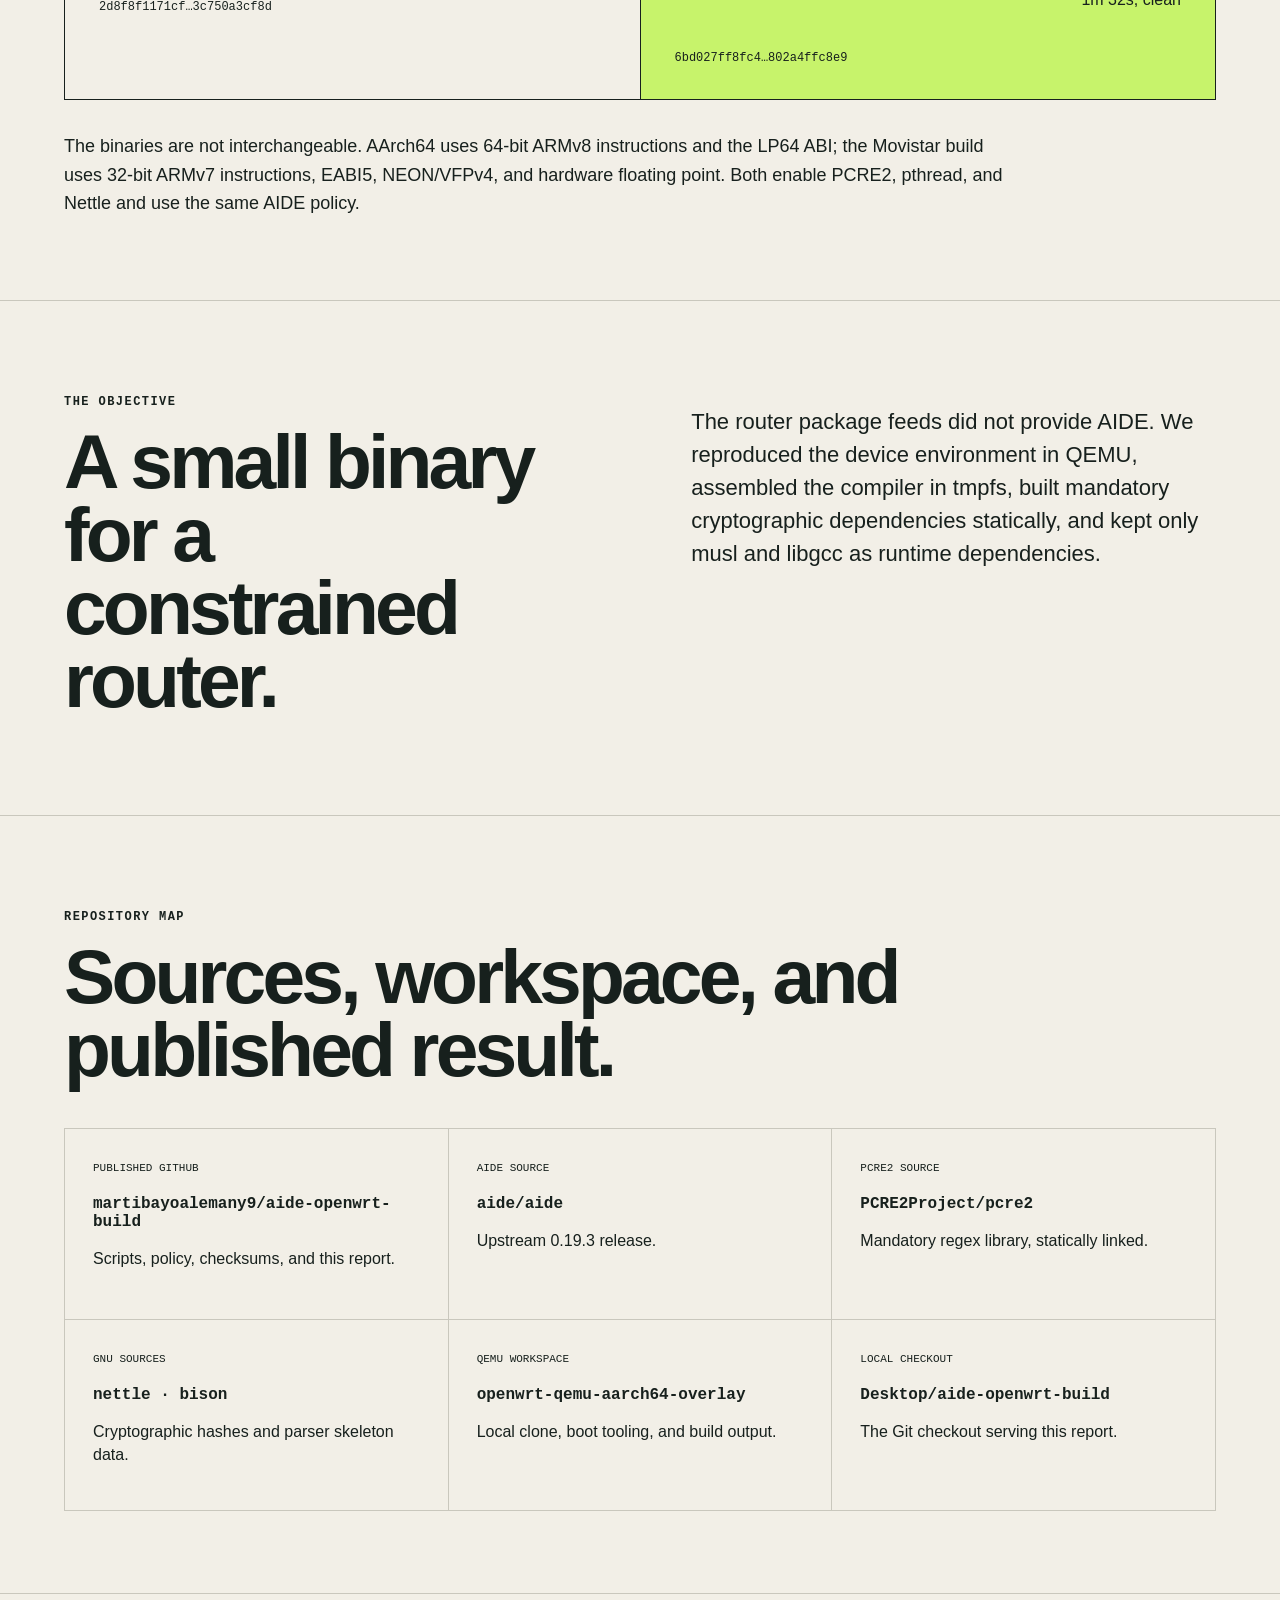
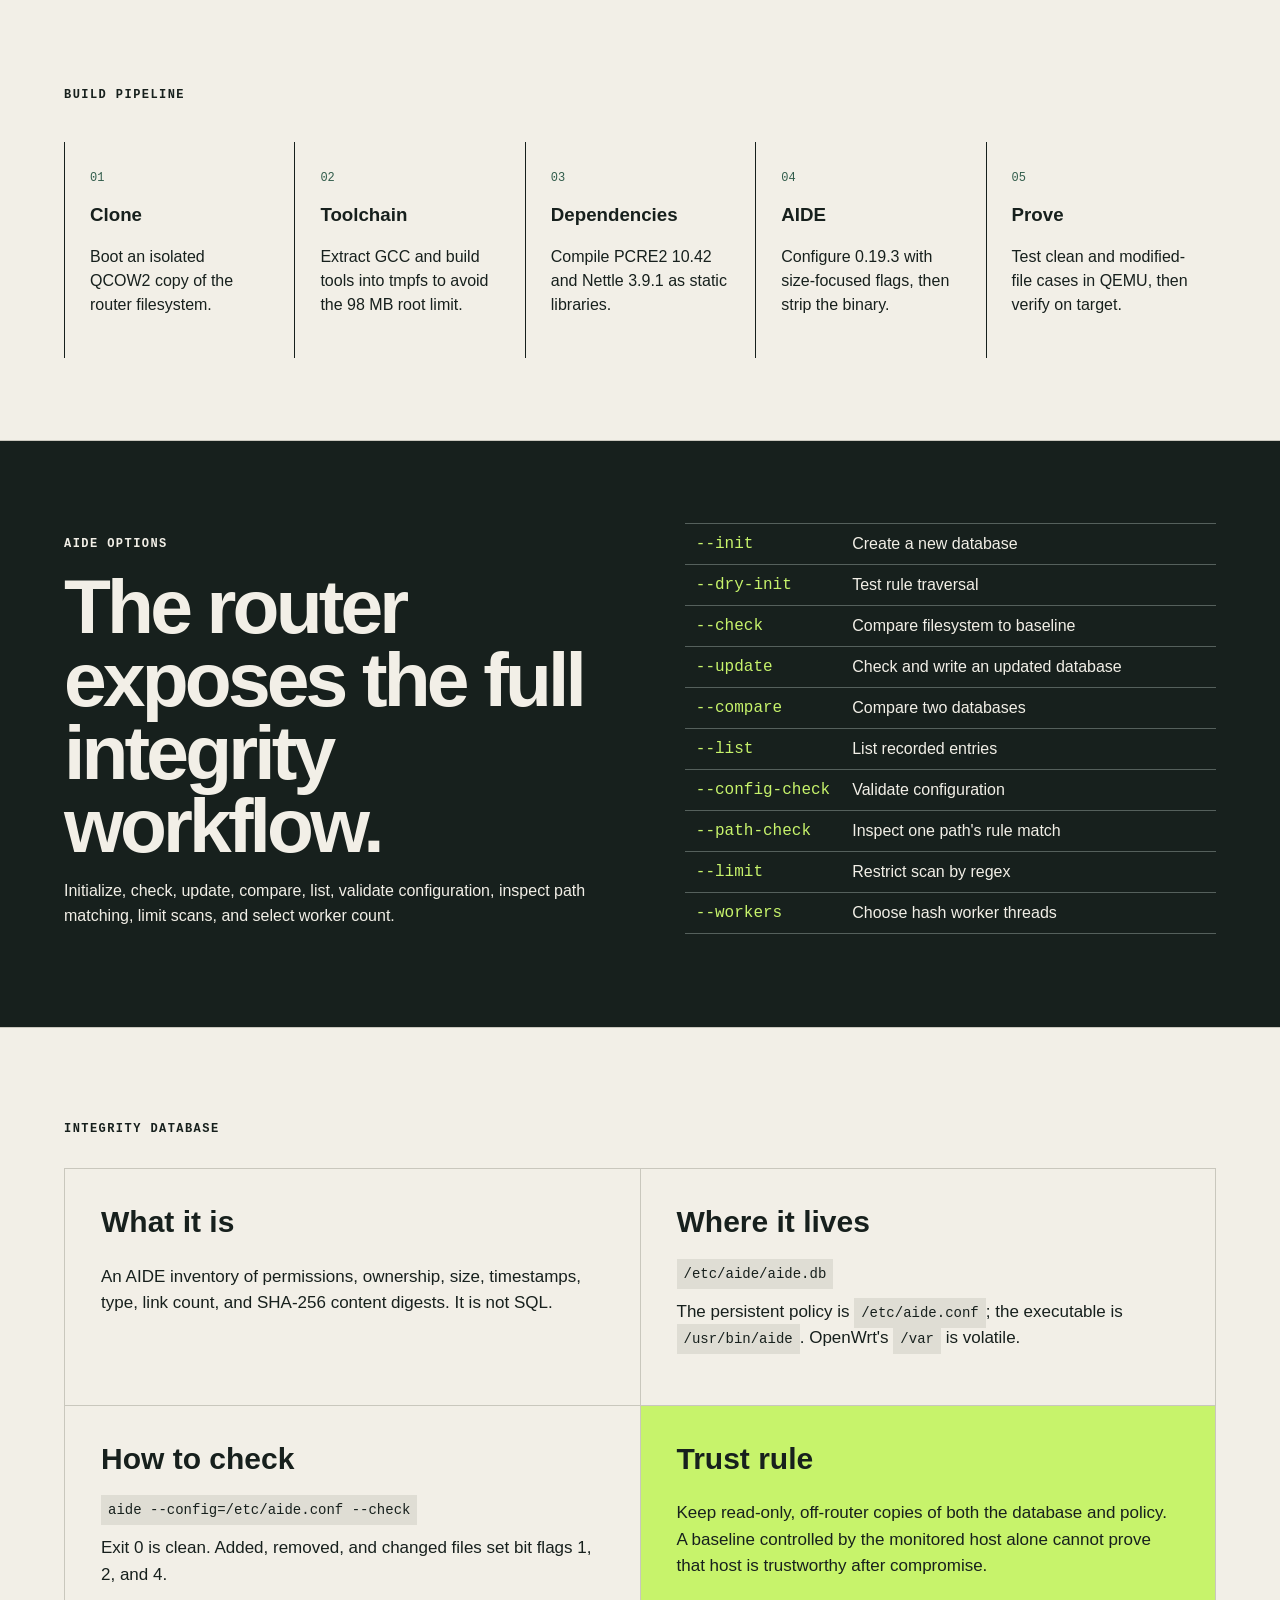
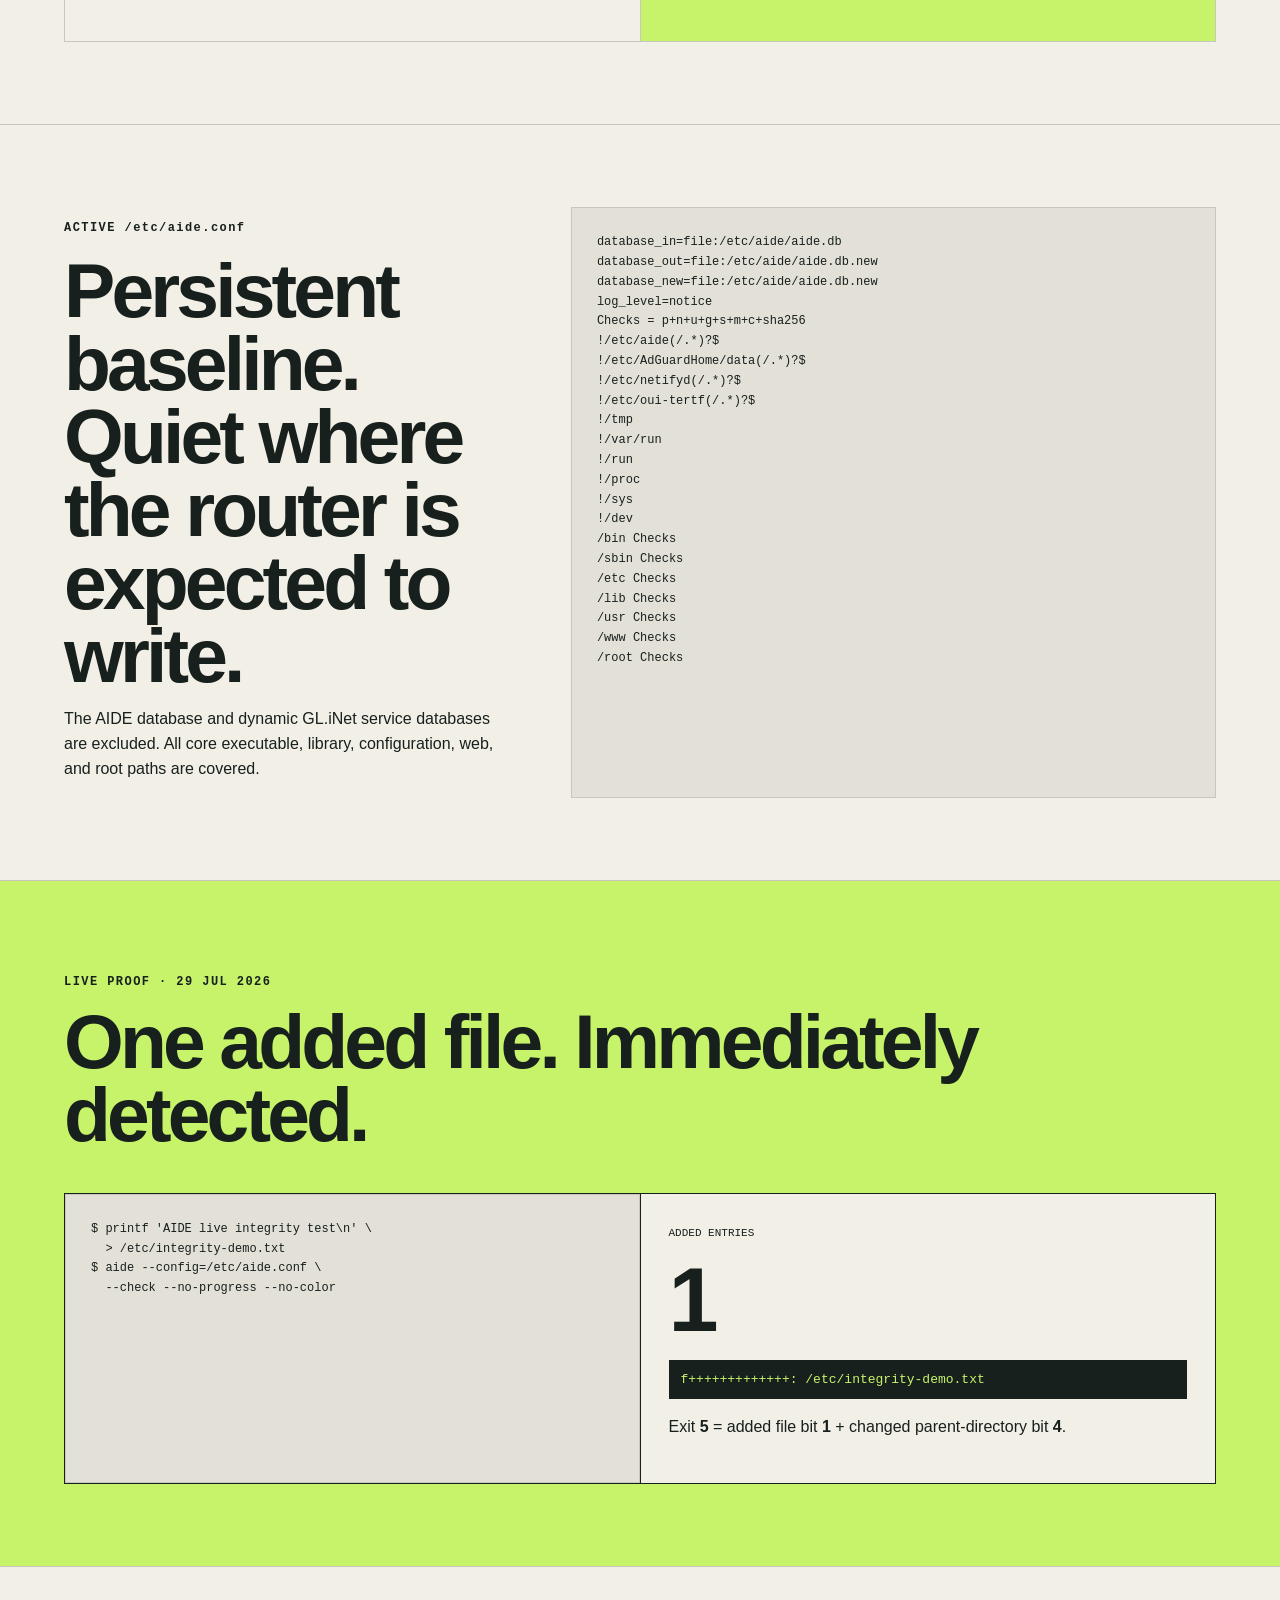
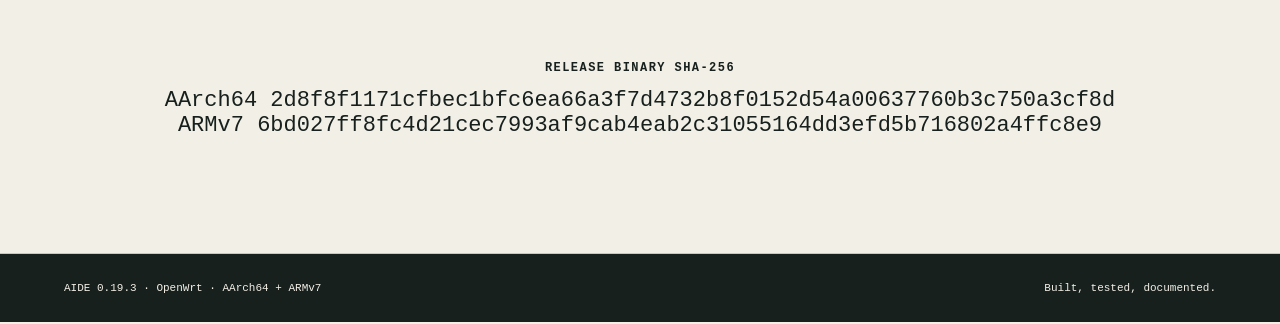
==== commit 44d7ee9e: "Add dual-architecture daily releases" ====
--- a/web/index.html
+++ b/web/index.html
@@ -6,24 +6,57 @@
   <meta name="description" content="Reproducible AIDE 0.19.3 build report for GL.iNet OpenWrt">
   <title>AIDE on OpenWrt — Build & Integrity Report</title>
   <link rel="stylesheet" href="styles.css">
+  <link rel="stylesheet" href="architectures.css">
 </head>
 <body>
   <header class="hero">
-    <nav><span class="mark">AIDE // OPENWRT</span><a href="#repositories">Repositories</a><a href="#commands">Options</a><a href="#integrity">Integrity DB</a><a href="#proof">Proof</a></nav>
+    <nav><span class="mark">AIDE // OPENWRT</span><a href="#architectures">Architectures</a><a href="#repositories">Repositories</a><a href="#commands">Options</a><a href="#integrity">Integrity DB</a><a href="#proof">Proof</a></nav>
     <div class="hero-copy">
       <p class="eyebrow">REPRODUCIBLE SECURITY BUILD · 29 JUL 2026</p>
       <h1>From source tree<br>to trusted baseline.</h1>
-      <p class="lede">A verified AArch64 musl build of AIDE 0.19.3, compiled inside a local QEMU clone and validated on a GL.iNet BE3600 router.</p>
-      <div class="status"><span class="pulse"></span><strong>VALIDATED</strong><span>9,000 entries · 0 differences</span></div>
+      <p class="lede">Two verified musl builds of AIDE 0.19.3: AArch64 Cortex-A53 for NordNet Fiber and ARMv7 Cortex-A7 hard-float for Movistar E554 VPN.</p>
+      <div class="status"><span class="pulse"></span><strong>BOTH CLEAN</strong><span>13,850 entries · 0 differences</span></div>
     </div>
   </header>
 
   <main>
     <section class="metrics">
-      <article><span>Binary</span><strong>599,720</strong><small>bytes, stripped</small></article>
-      <article><span>Architecture</span><strong>AArch64</strong><small>Cortex-A53 · musl</small></article>
-      <article><span>Clean check</span><strong>EXIT 0</strong><small>50 second scan</small></article>
-      <article><span>Coverage</span><strong>9,000</strong><small>filesystem entries</small></article>
+      <article><span>Builds</span><strong>2</strong><small>architecture-specific</small></article>
+      <article><span>Architectures</span><strong>64 + 32</strong><small>bit · musl</small></article>
+      <article><span>Clean checks</span><strong>EXIT 0</strong><small>both routers</small></article>
+      <article><span>Coverage</span><strong>13,850</strong><small>combined entries</small></article>
+    </section>
+
+    <section id="architectures">
+      <p class="eyebrow">ARCHITECTURE COMPARISON</p>
+      <h2 class="section-title">Same integrity engine. Different machine contracts.</h2>
+      <div class="arch-compare">
+        <article>
+          <span>NORDNET FIBER</span>
+          <h3>AArch64 Cortex-A53</h3>
+          <dl>
+            <div><dt>Instruction set</dt><dd>ARMv8-A, 64-bit</dd></div>
+            <div><dt>ABI</dt><dd>AArch64 LP64</dd></div>
+            <div><dt>Binary</dt><dd>599,720 bytes</dd></div>
+            <div><dt>Database</dt><dd>9,000 entries</dd></div>
+            <div><dt>Live scan</dt><dd>52 seconds, clean</dd></div>
+          </dl>
+          <code>2d8f8f1171cf…3c750a3cf8d</code>
+        </article>
+        <article>
+          <span>MOVISTAR E554 VPN</span>
+          <h3>ARMv7 Cortex-A7 hard-float</h3>
+          <dl>
+            <div><dt>Instruction set</dt><dd>ARMv7-A, 32-bit</dd></div>
+            <div><dt>ABI</dt><dd>EABI5, VFP hard-float</dd></div>
+            <div><dt>Binary</dt><dd>522,084 bytes</dd></div>
+            <div><dt>Database</dt><dd>4,850 entries</dd></div>
+            <div><dt>Live scan</dt><dd>1m 32s, clean</dd></div>
+          </dl>
+          <code>6bd027ff8fc4…802a4ffc8e9</code>
+        </article>
+      </div>
+      <p class="architecture-note">The binaries are not interchangeable. AArch64 uses 64-bit ARMv8 instructions and the LP64 ABI; the Movistar build uses 32-bit ARMv7 instructions, EABI5, NEON/VFPv4, and hardware floating point. Both enable PCRE2, pthread, and Nettle and use the same AIDE policy.</p>
     </section>
 
     <section class="story">
@@ -127,13 +160,14 @@
     </section>
 
     <section class="hash">
-      <p class="eyebrow">BINARY SHA-256</p>
-      <button id="copyHash" title="Copy checksum">2d8f8f1171cfbec1bfc6ea66a3f7d4732b8f0152d54a00637760b3c750a3cf8d</button>
+      <p class="eyebrow">RELEASE BINARY SHA-256</p>
+      <button id="copyHash" title="Copy checksums">AArch64  2d8f8f1171cfbec1bfc6ea66a3f7d4732b8f0152d54a00637760b3c750a3cf8d
+ARMv7    6bd027ff8fc4d21cec7993af9cab4eab2c31055164dd3efd5b716802a4ffc8e9</button>
       <span id="copyState" aria-live="polite"></span>
     </section>
   </main>
 
-  <footer><span>AIDE 0.19.3 · OpenWrt · AArch64</span><span>Built, tested, documented.</span></footer>
+  <footer><span>AIDE 0.19.3 · OpenWrt · AArch64 + ARMv7</span><span>Built, tested, documented.</span></footer>
   <script src="app.js"></script>
 </body>
 </html>
--- a/web/architectures.css
+++ b/web/architectures.css
@@ -0,0 +1,67 @@
+.arch-compare {
+  display: grid;
+  grid-template-columns: 1fr 1fr;
+  gap: 1px;
+  margin-top: 42px;
+  border: 1px solid var(--ink);
+  background: var(--ink);
+}
+
+.arch-compare article {
+  padding: 34px;
+  background: var(--paper);
+}
+
+.arch-compare article:last-child {
+  background: var(--acid);
+}
+
+.arch-compare span,
+.arch-compare dt {
+  font: 11px var(--mono);
+  letter-spacing: .08em;
+}
+
+.arch-compare h3 {
+  margin: 18px 0 28px;
+  font-size: clamp(28px, 4vw, 52px);
+  line-height: 1;
+}
+
+.arch-compare dl {
+  margin: 0 0 28px;
+}
+
+.arch-compare dl div {
+  display: grid;
+  grid-template-columns: 1fr 1fr;
+  padding: 10px 0;
+  border-top: 1px solid rgba(23, 32, 29, .25);
+}
+
+.arch-compare dd {
+  margin: 0;
+  text-align: right;
+}
+
+.arch-compare code {
+  font: 12px var(--mono);
+  overflow-wrap: anywhere;
+}
+
+.architecture-note {
+  max-width: 950px;
+  margin: 32px 0 0;
+  font-size: 18px;
+  line-height: 1.6;
+}
+
+.hash button {
+  white-space: pre-line;
+}
+
+@media (max-width: 800px) {
+  .arch-compare {
+    grid-template-columns: 1fr;
+  }
+}
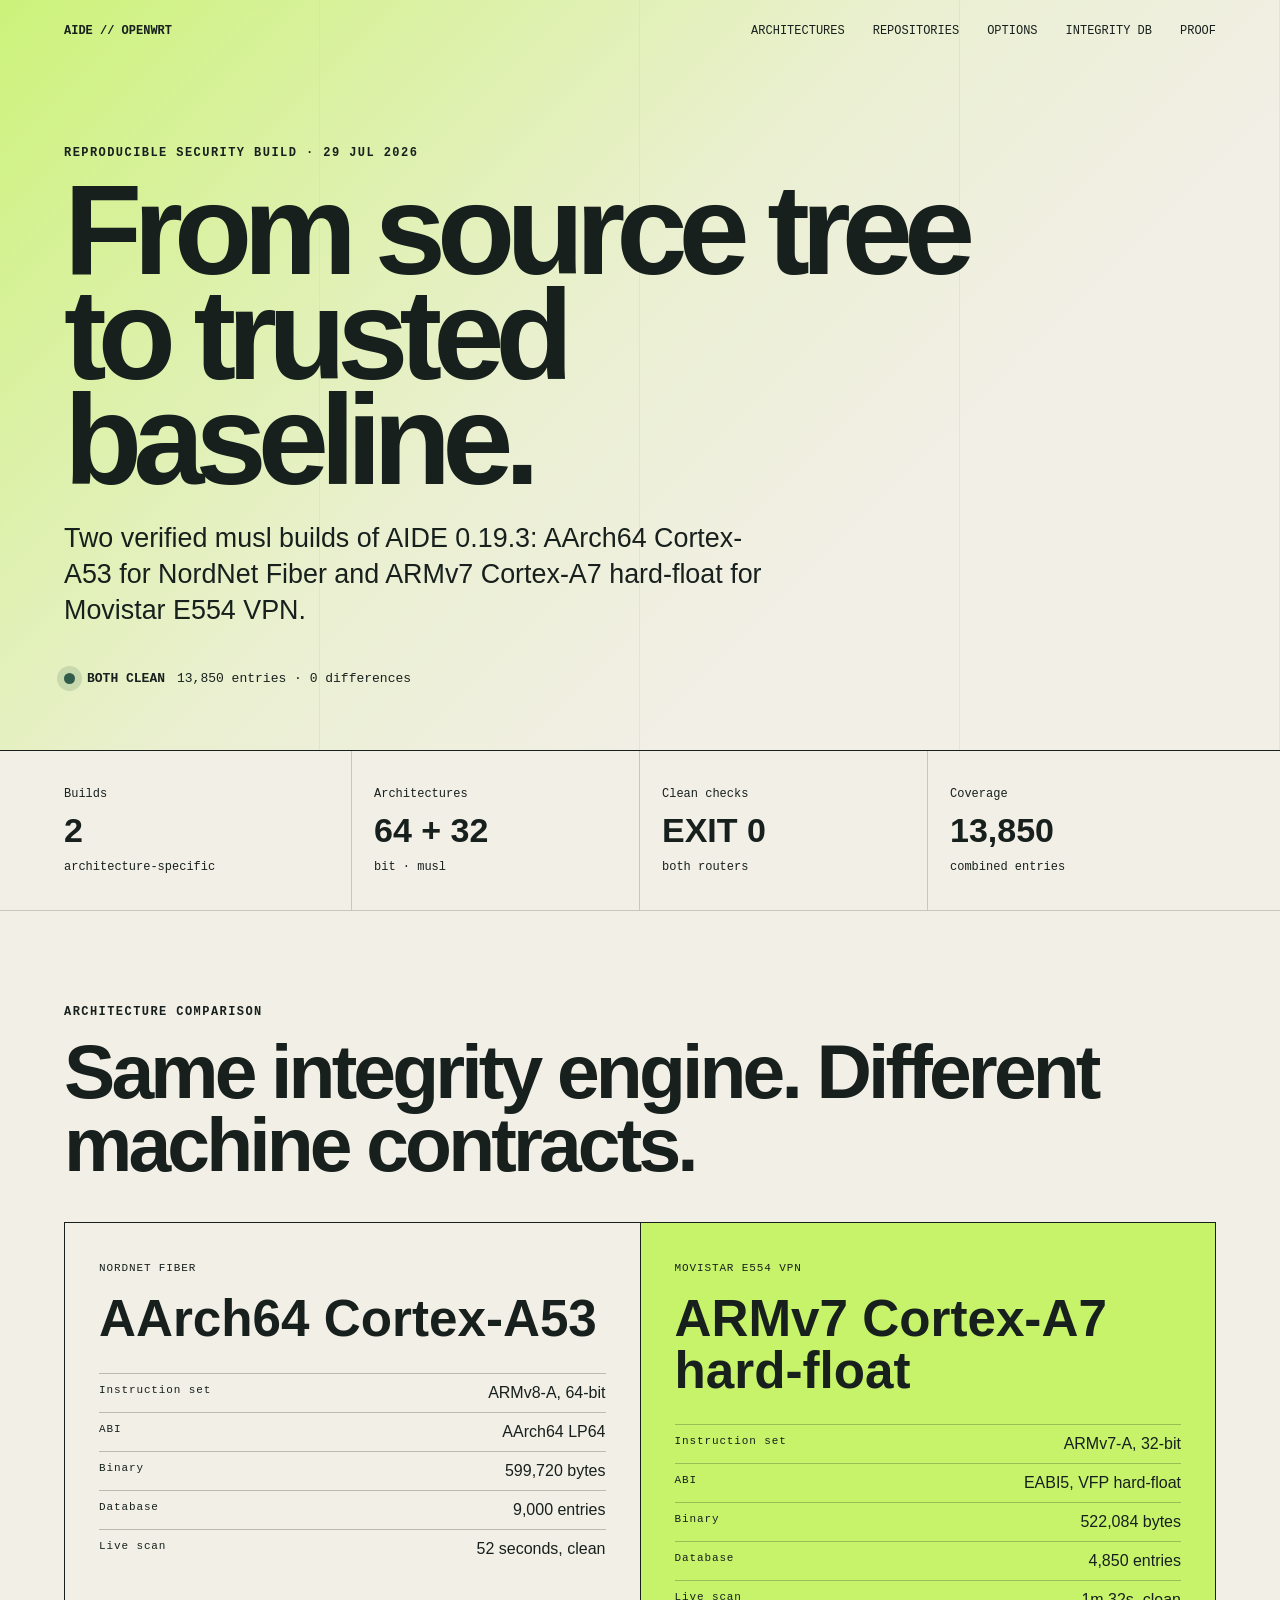
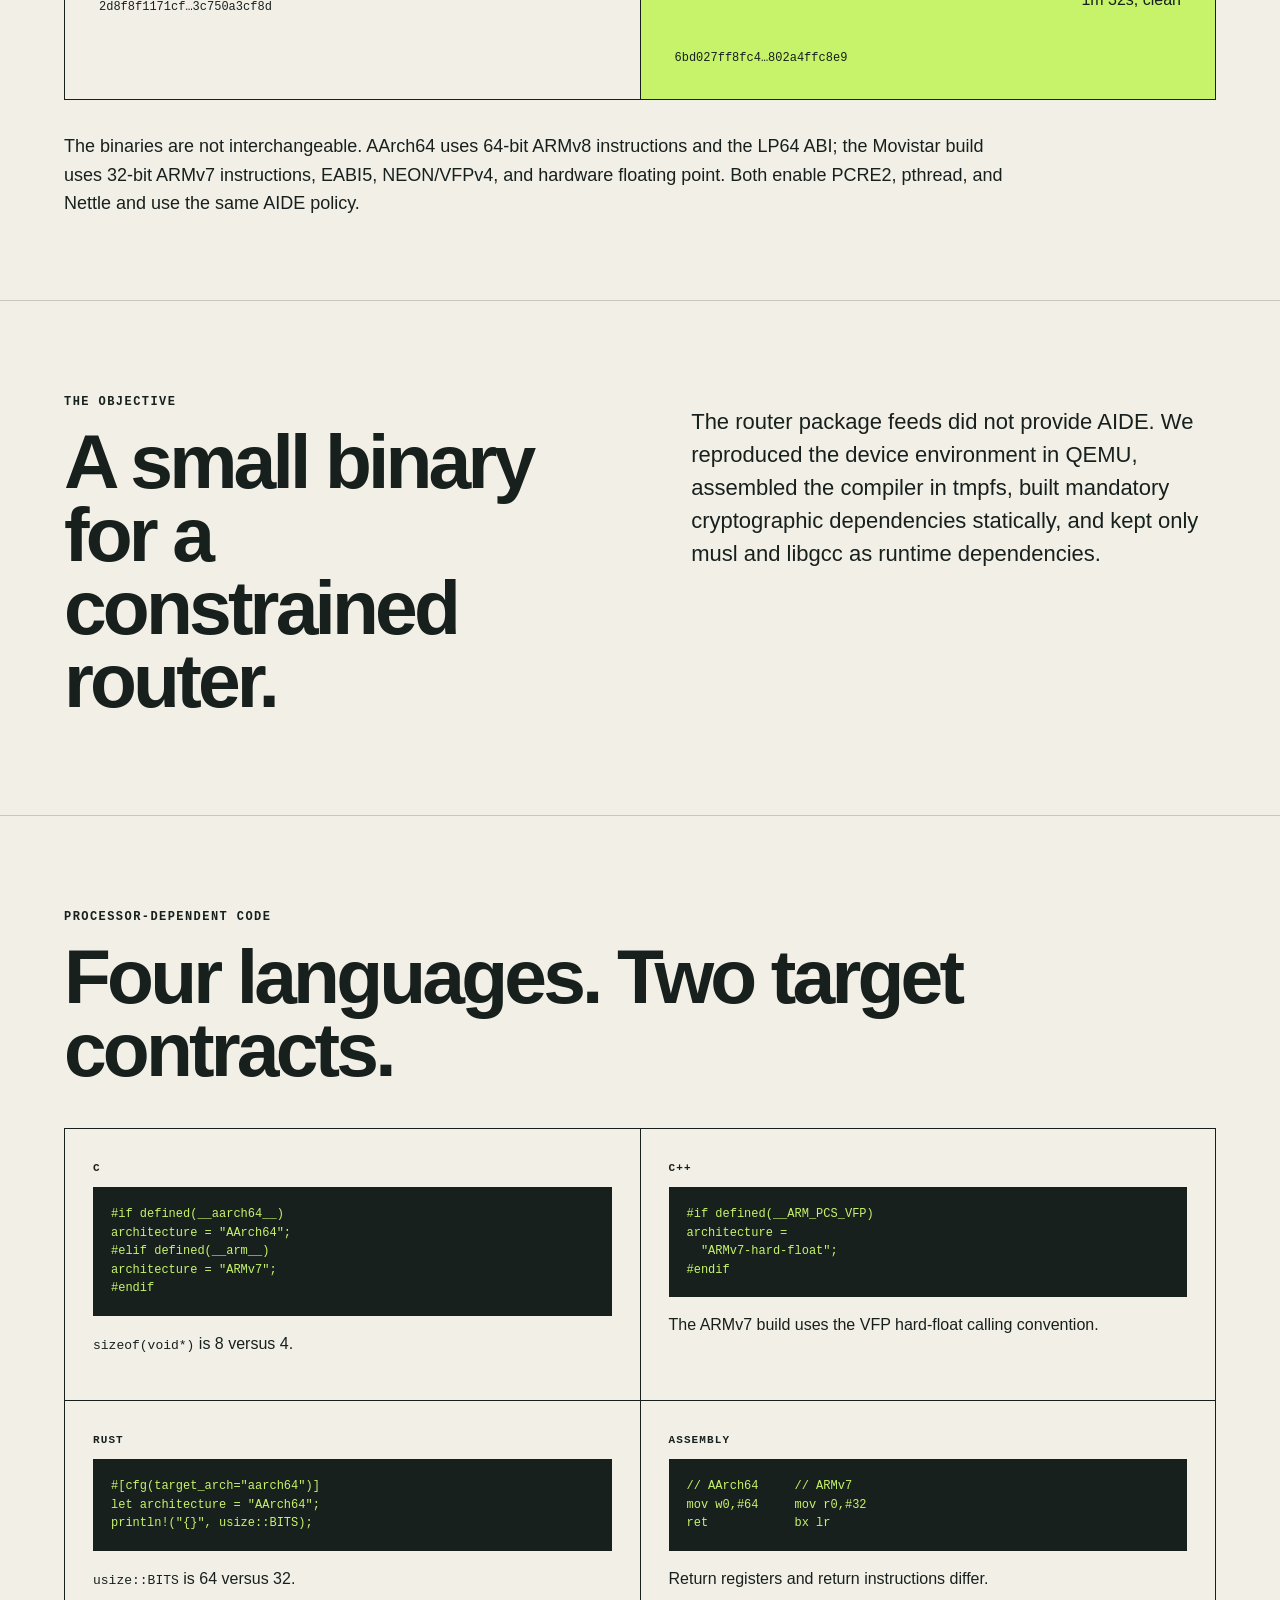
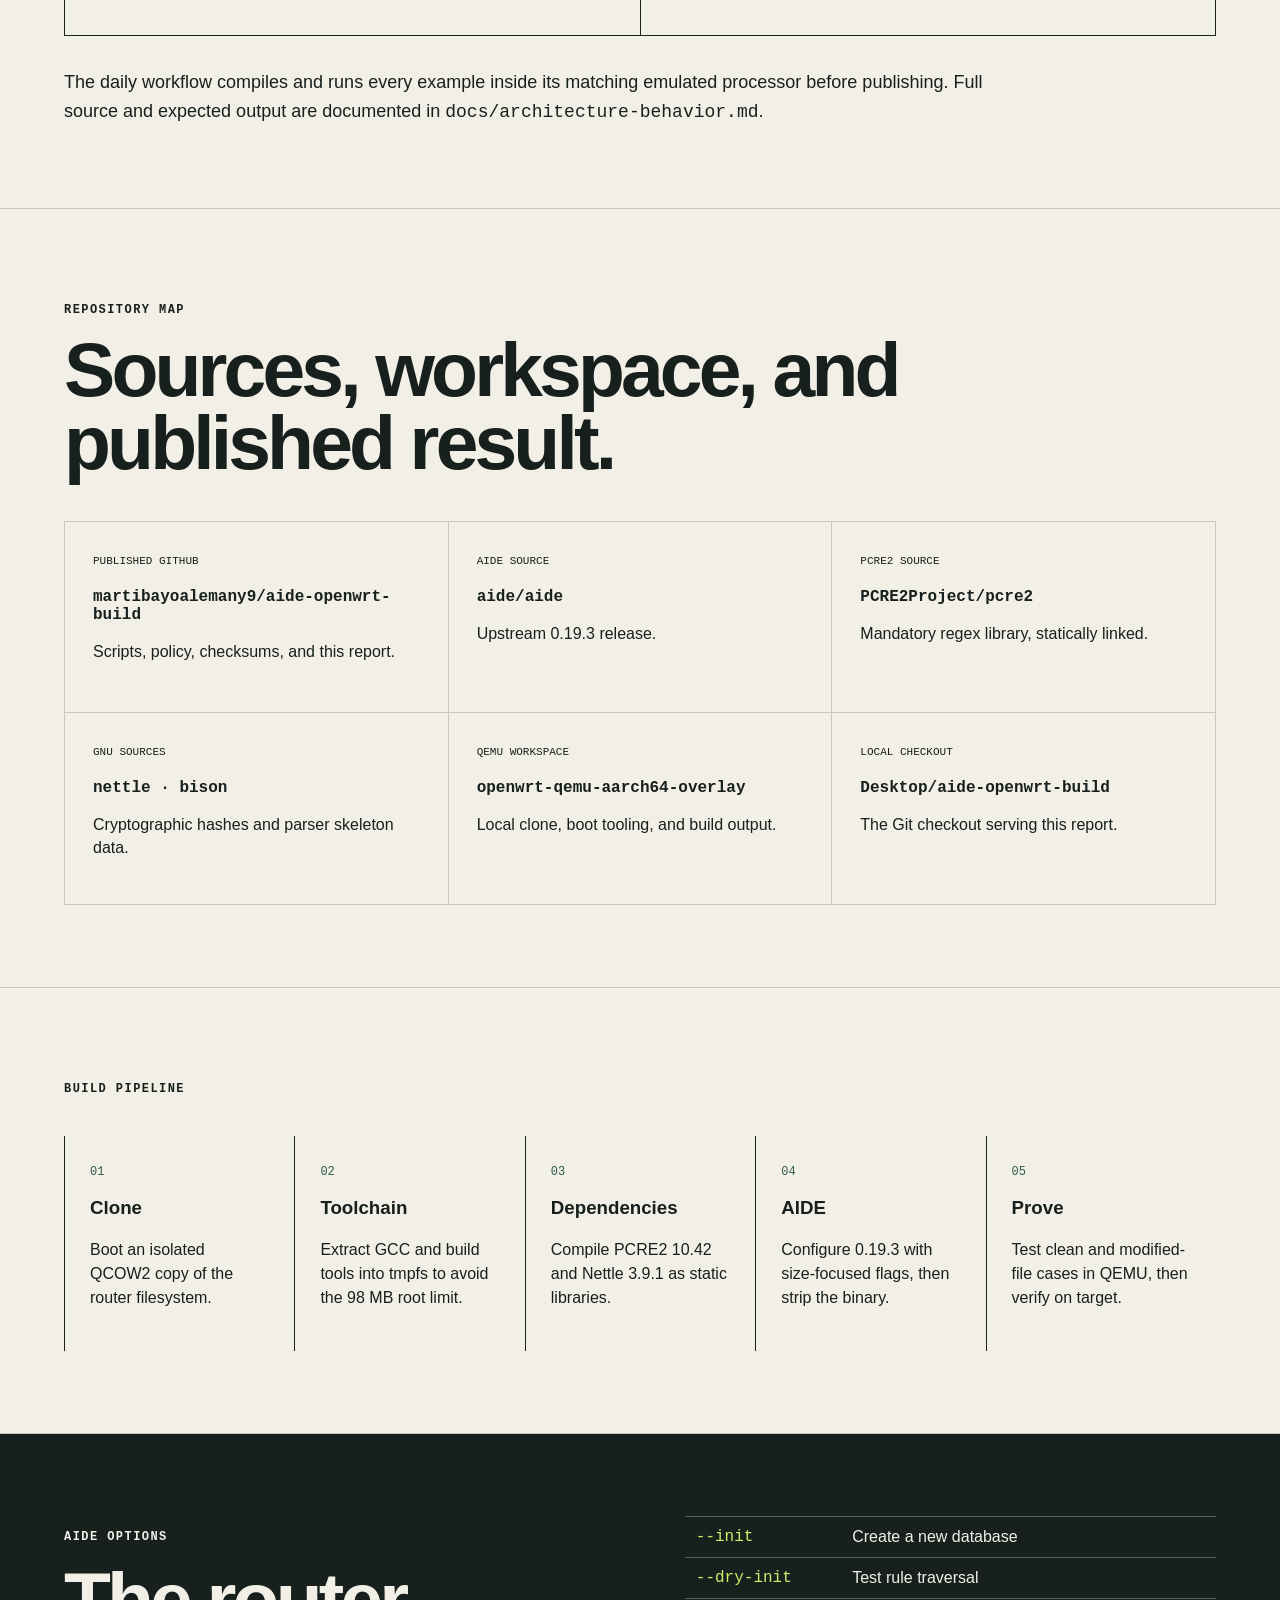
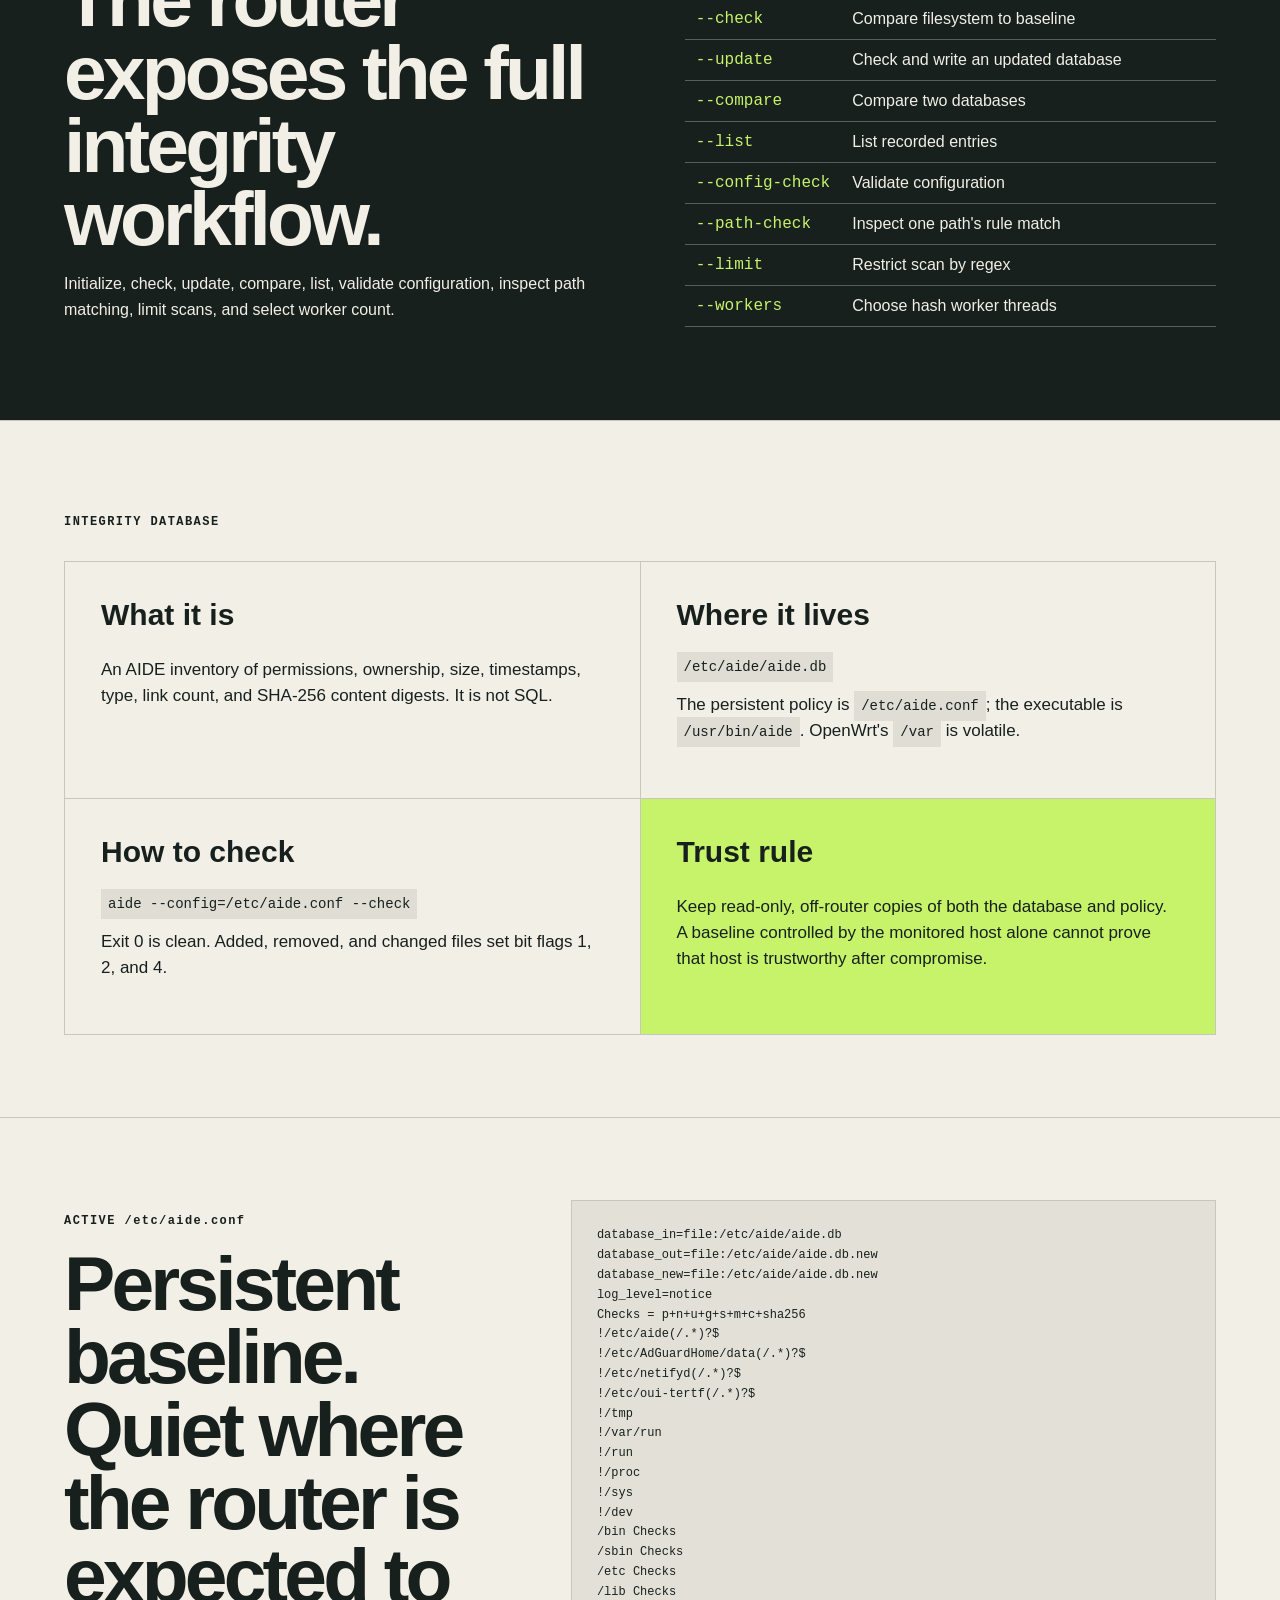
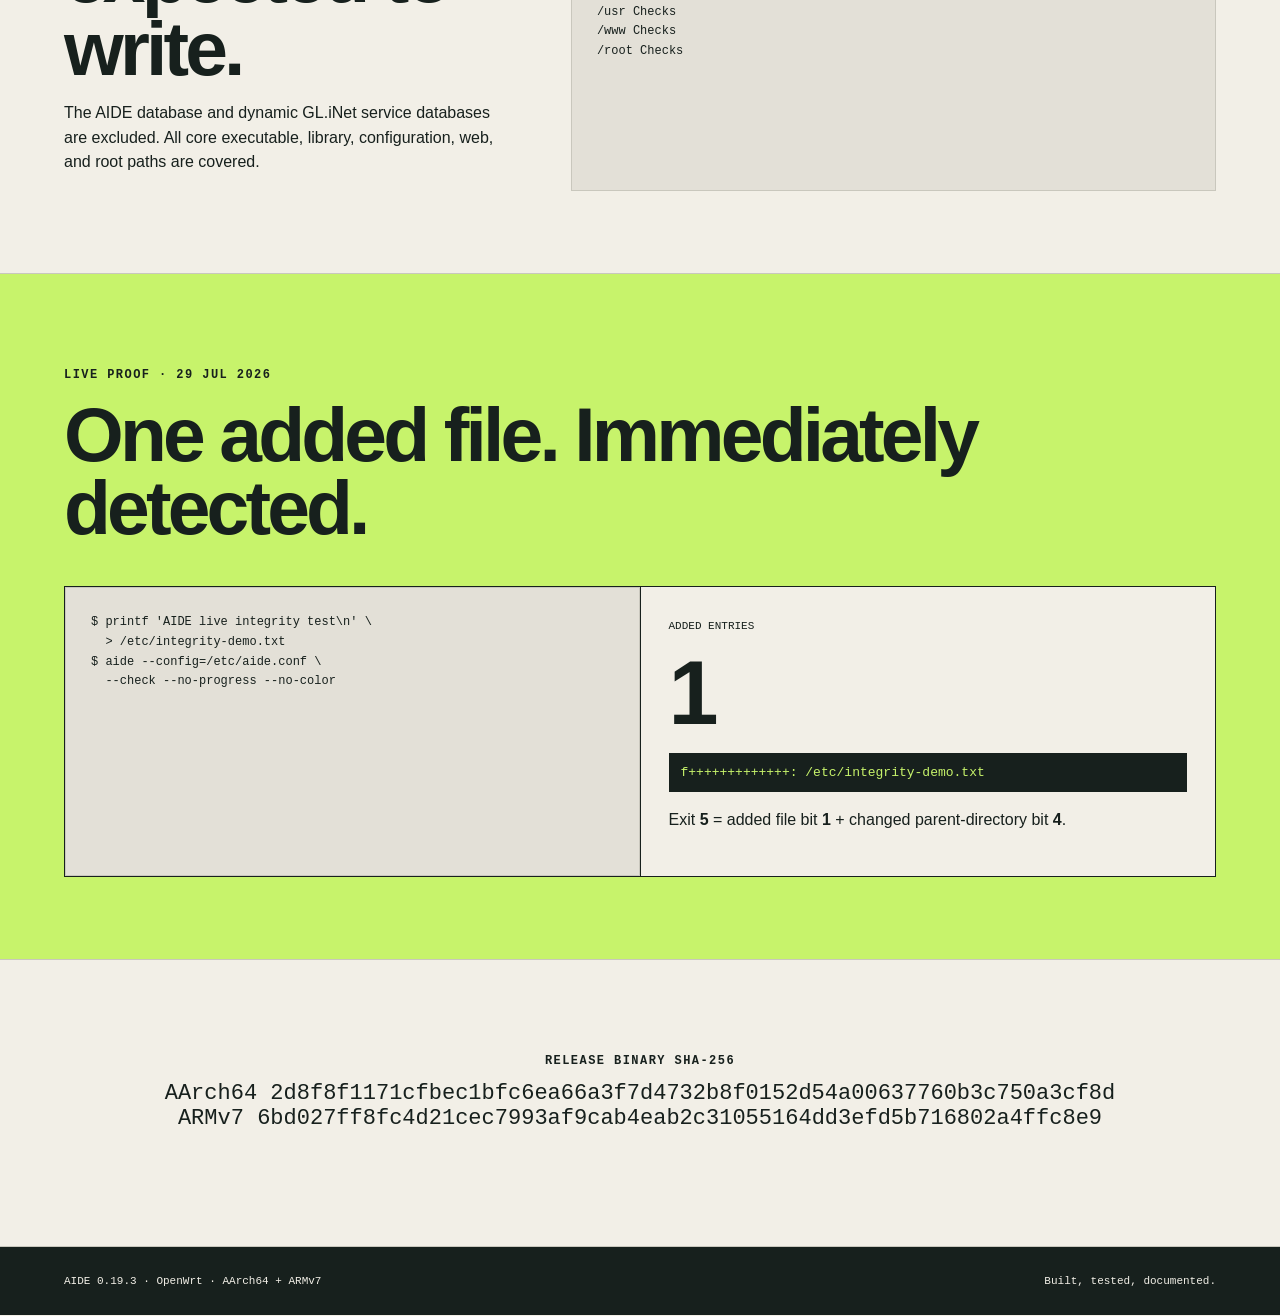
==== commit 3d49e192: "Add processor-specific code examples" ====
--- a/web/index.html
+++ b/web/index.html
@@ -65,6 +65,29 @@
         <h2>A small binary for a constrained router.</h2>
       </div>
       <p>The router package feeds did not provide AIDE. We reproduced the device environment in QEMU, assembled the compiler in tmpfs, built mandatory cryptographic dependencies statically, and kept only musl and libgcc as runtime dependencies.</p>
+    </section>
+
+    <section id="code">
+      <p class="eyebrow">PROCESSOR-DEPENDENT CODE</p>
+      <h2 class="section-title">Four languages. Two target contracts.</h2>
+      <div class="code-grid">
+        <article><span>C</span><pre><code>#if defined(__aarch64__)
+architecture = "AArch64";
+#elif defined(__arm__)
+architecture = "ARMv7";
+#endif</code></pre><p><code>sizeof(void*)</code> is 8 versus 4.</p></article>
+        <article><span>C++</span><pre><code>#if defined(__ARM_PCS_VFP)
+architecture =
+  "ARMv7-hard-float";
+#endif</code></pre><p>The ARMv7 build uses the VFP hard-float calling convention.</p></article>
+        <article><span>RUST</span><pre><code>#[cfg(target_arch="aarch64")]
+let architecture = "AArch64";
+println!("{}", usize::BITS);</code></pre><p><code>usize::BITS</code> is 64 versus 32.</p></article>
+        <article><span>ASSEMBLY</span><pre><code>// AArch64     // ARMv7
+mov w0,#64     mov r0,#32
+ret            bx lr</code></pre><p>Return registers and return instructions differ.</p></article>
+      </div>
+      <p class="architecture-note">The daily workflow compiles and runs every example inside its matching emulated processor before publishing. Full source and expected output are documented in <code>docs/architecture-behavior.md</code>.</p>
     </section>
 
     <section id="repositories">
--- a/web/architectures.css
+++ b/web/architectures.css
@@ -56,6 +56,38 @@
   line-height: 1.6;
 }
 
+.code-grid {
+  display: grid;
+  grid-template-columns: repeat(2, 1fr);
+  gap: 1px;
+  margin-top: 42px;
+  border: 1px solid var(--ink);
+  background: var(--ink);
+}
+
+.code-grid article {
+  min-width: 0;
+  padding: 28px;
+  background: var(--paper);
+}
+
+.code-grid article > span {
+  font: 700 11px var(--mono);
+  letter-spacing: .1em;
+}
+
+.code-grid pre {
+  overflow: auto;
+  padding: 18px;
+  background: var(--ink);
+  color: var(--acid);
+  font: 12px/1.55 var(--mono);
+}
+
+.code-grid p {
+  line-height: 1.5;
+}
+
 .hash button {
   white-space: pre-line;
 }
@@ -64,4 +96,8 @@
   .arch-compare {
     grid-template-columns: 1fr;
   }
+
+  .code-grid {
+    grid-template-columns: 1fr;
+  }
 }
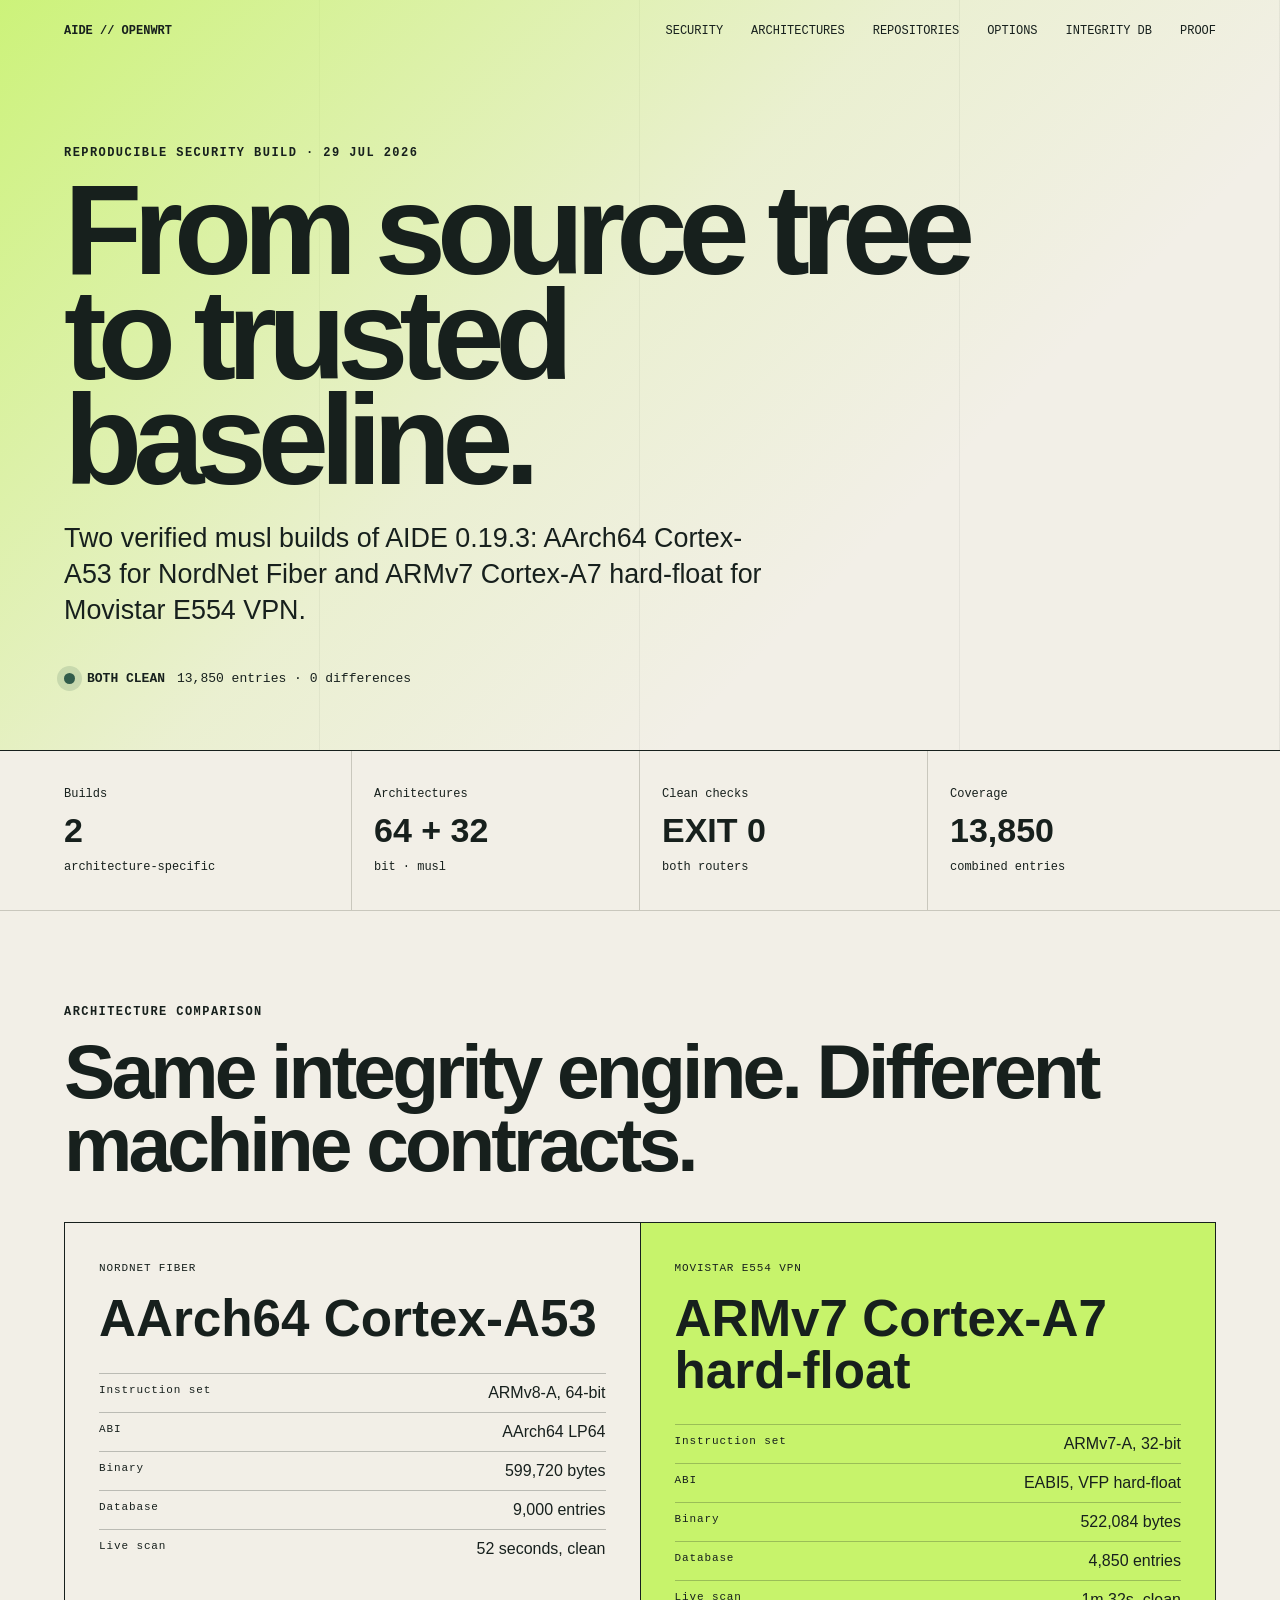
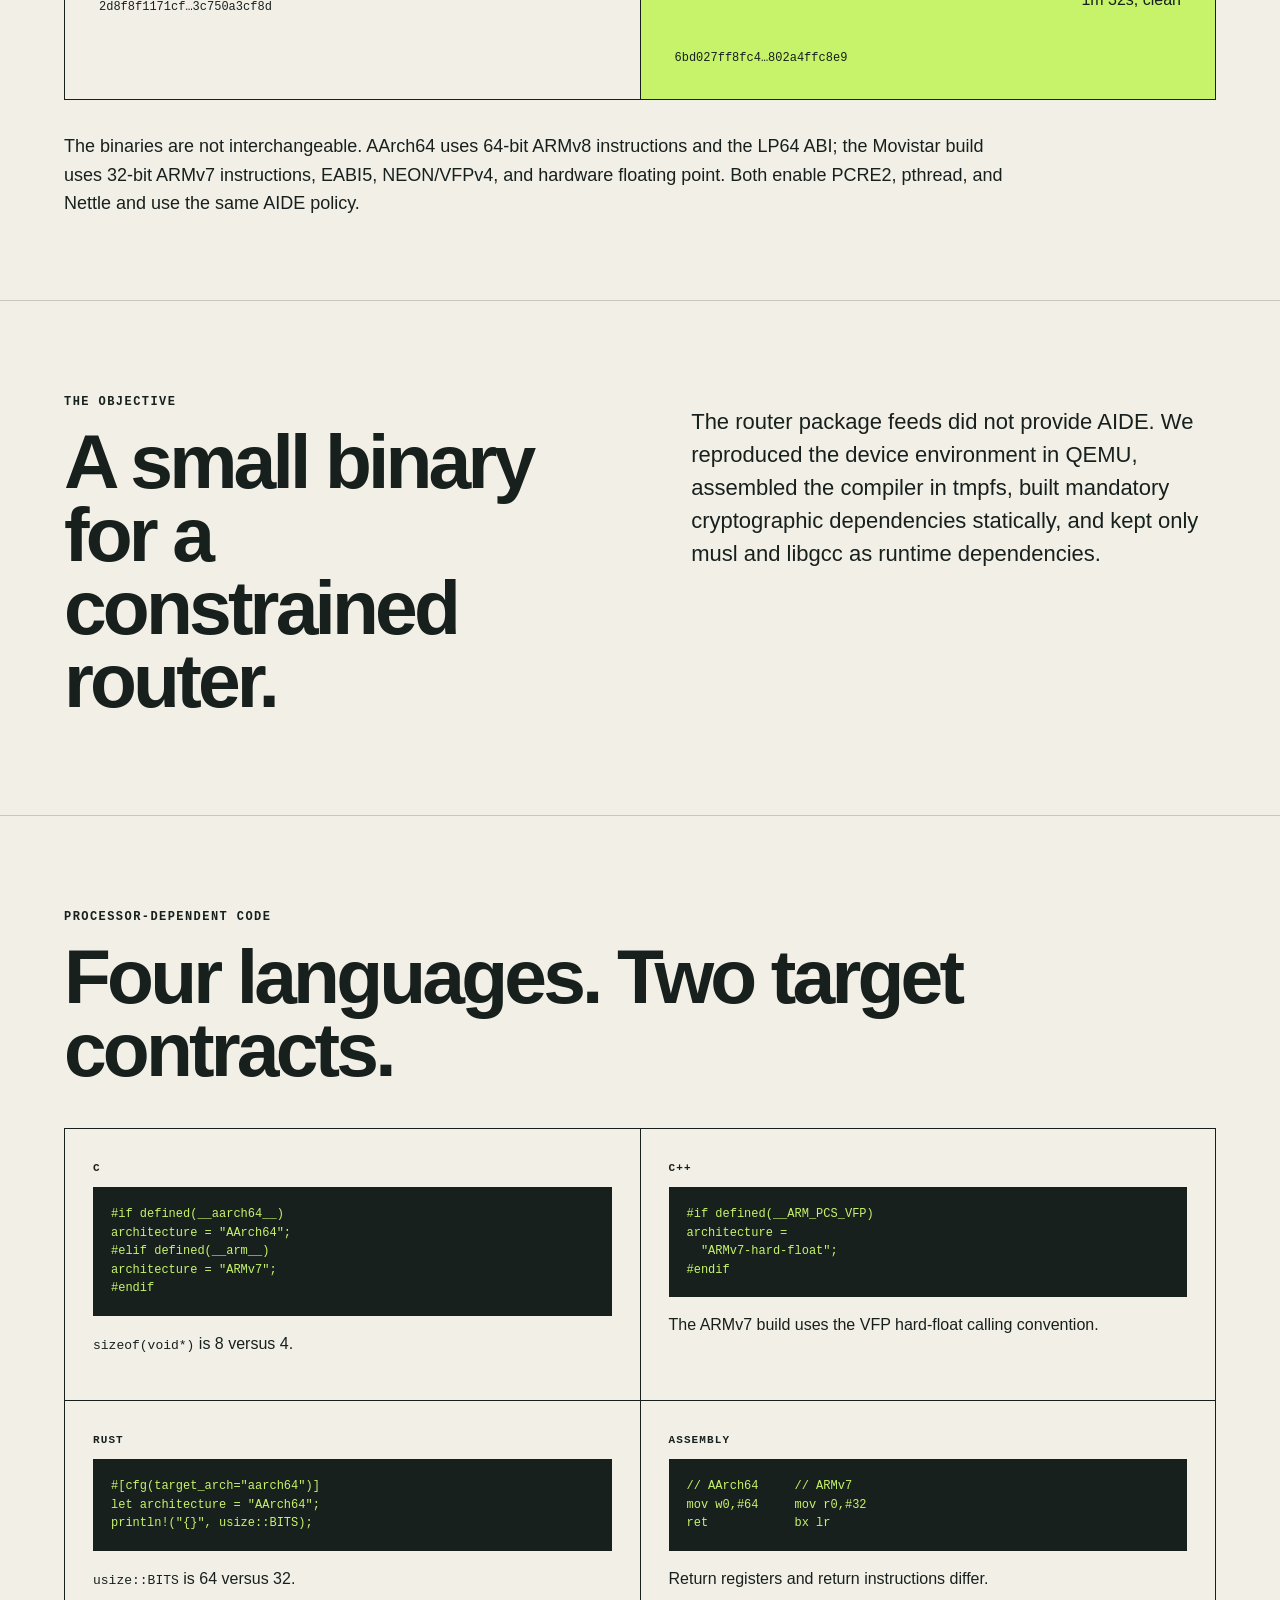
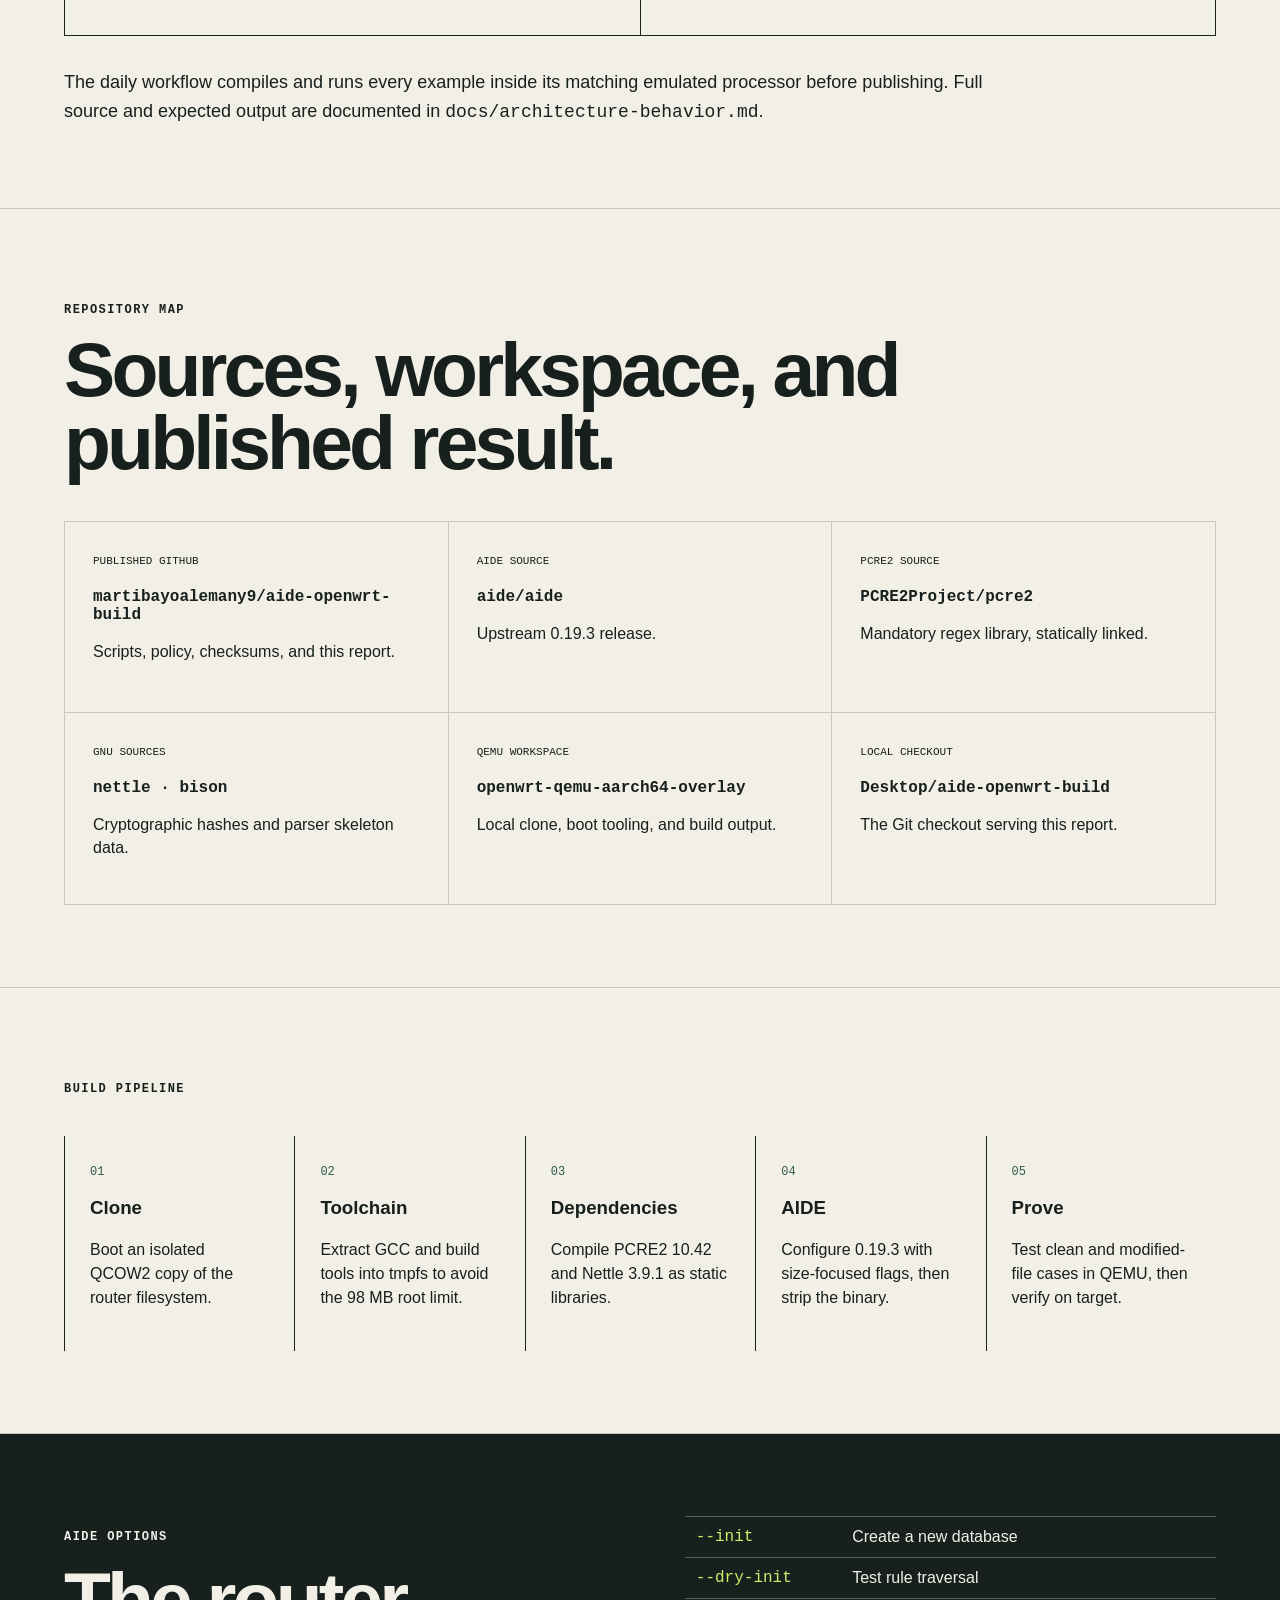
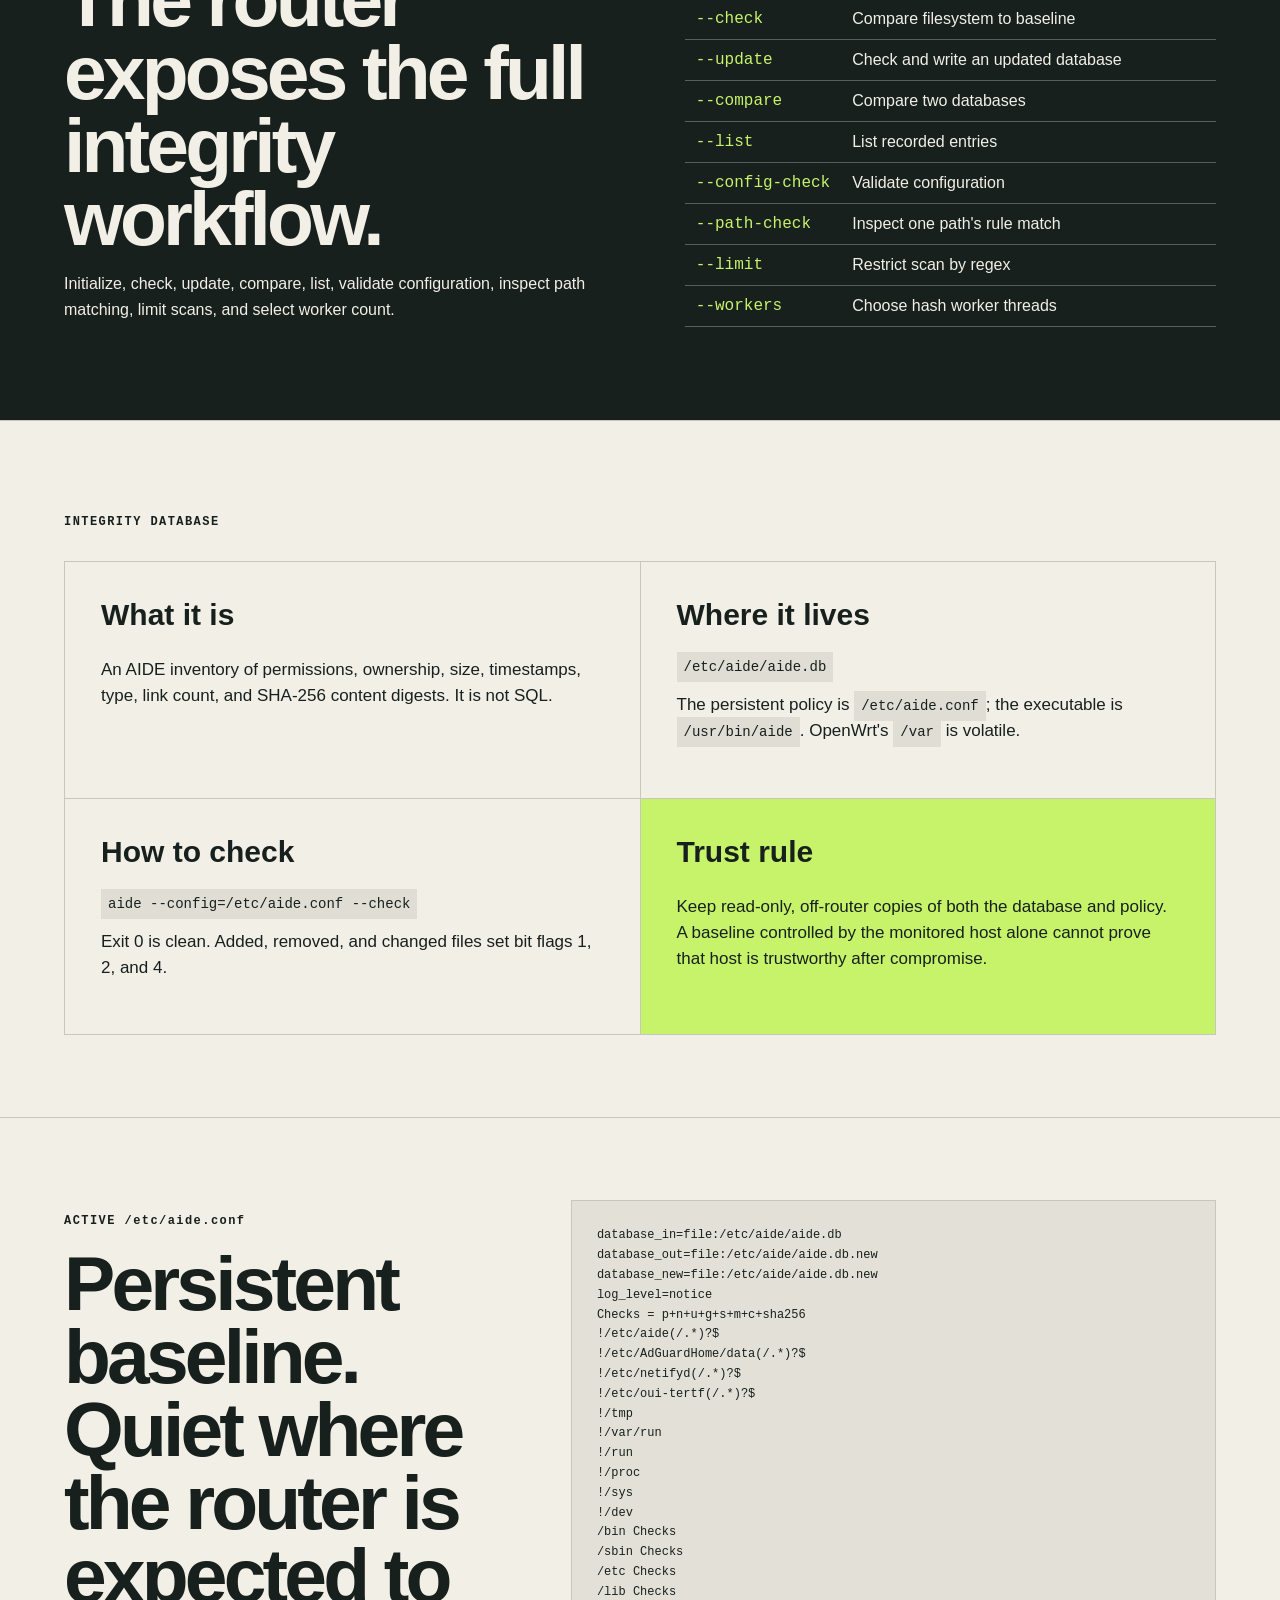
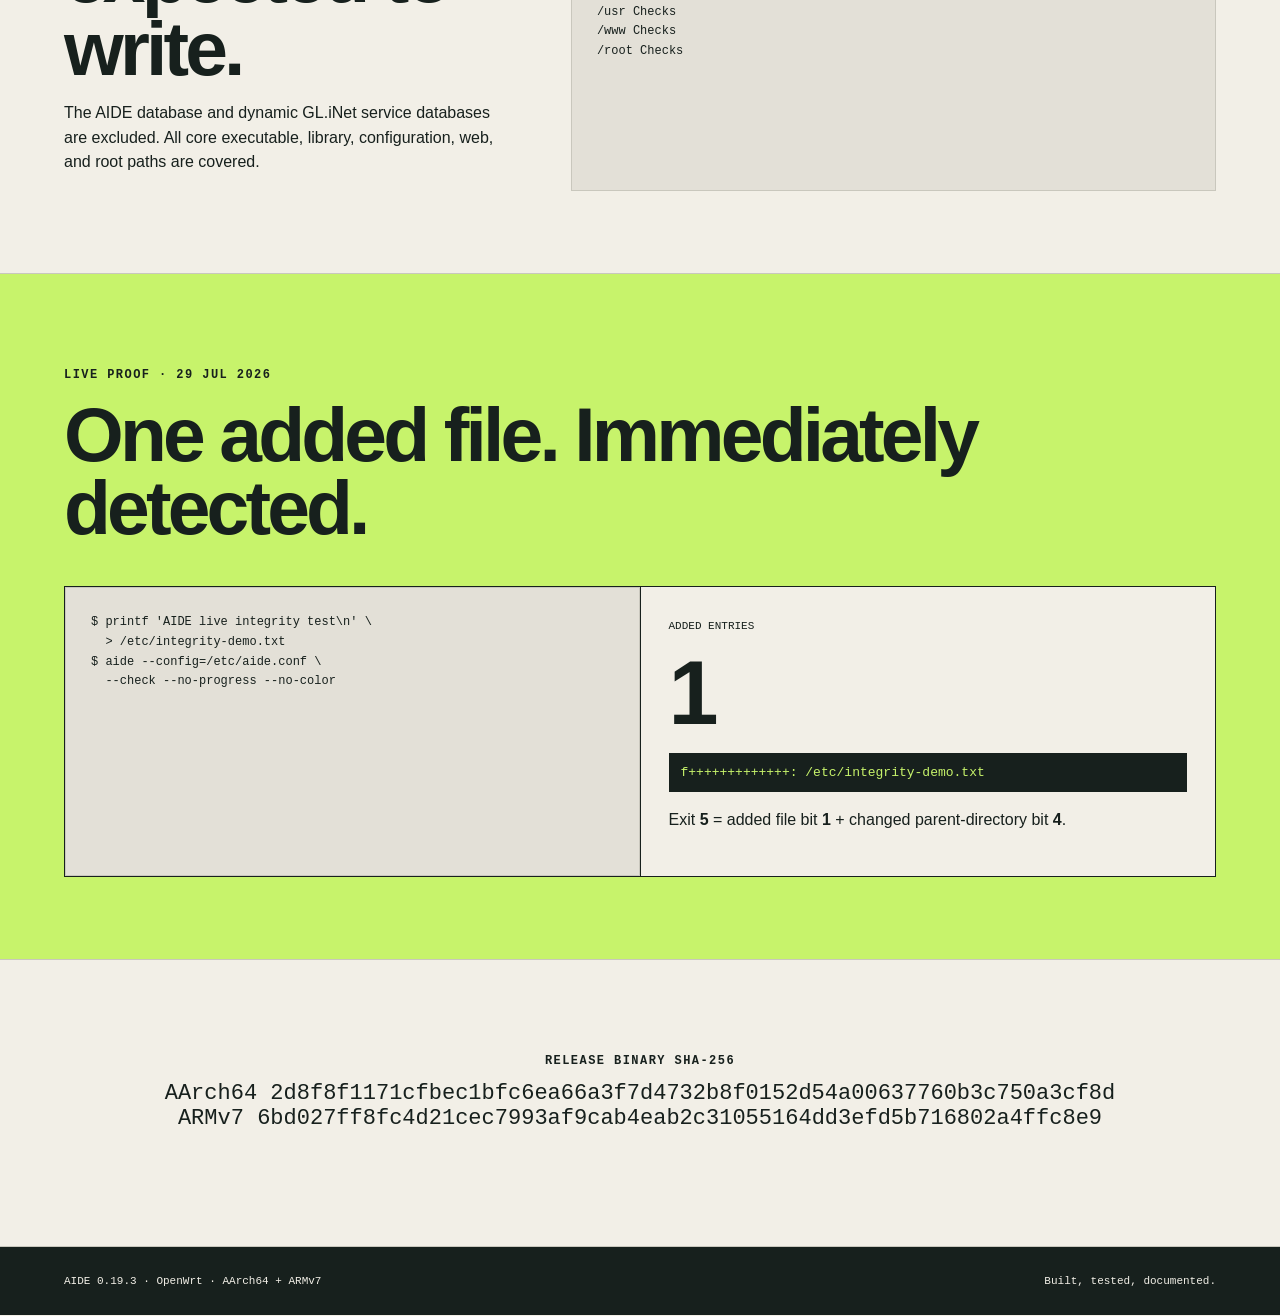
==== commit 53515fb1: "Add router vulnerability assessment report" ====
--- a/web/index.html
+++ b/web/index.html
@@ -10,7 +10,7 @@
 </head>
 <body>
   <header class="hero">
-    <nav><span class="mark">AIDE // OPENWRT</span><a href="#architectures">Architectures</a><a href="#repositories">Repositories</a><a href="#commands">Options</a><a href="#integrity">Integrity DB</a><a href="#proof">Proof</a></nav>
+    <nav><span class="mark">AIDE // OPENWRT</span><a href="../security-report/">Security</a><a href="#architectures">Architectures</a><a href="#repositories">Repositories</a><a href="#commands">Options</a><a href="#integrity">Integrity DB</a><a href="#proof">Proof</a></nav>
     <div class="hero-copy">
       <p class="eyebrow">REPRODUCIBLE SECURITY BUILD · 29 JUL 2026</p>
       <h1>From source tree<br>to trusted baseline.</h1>
